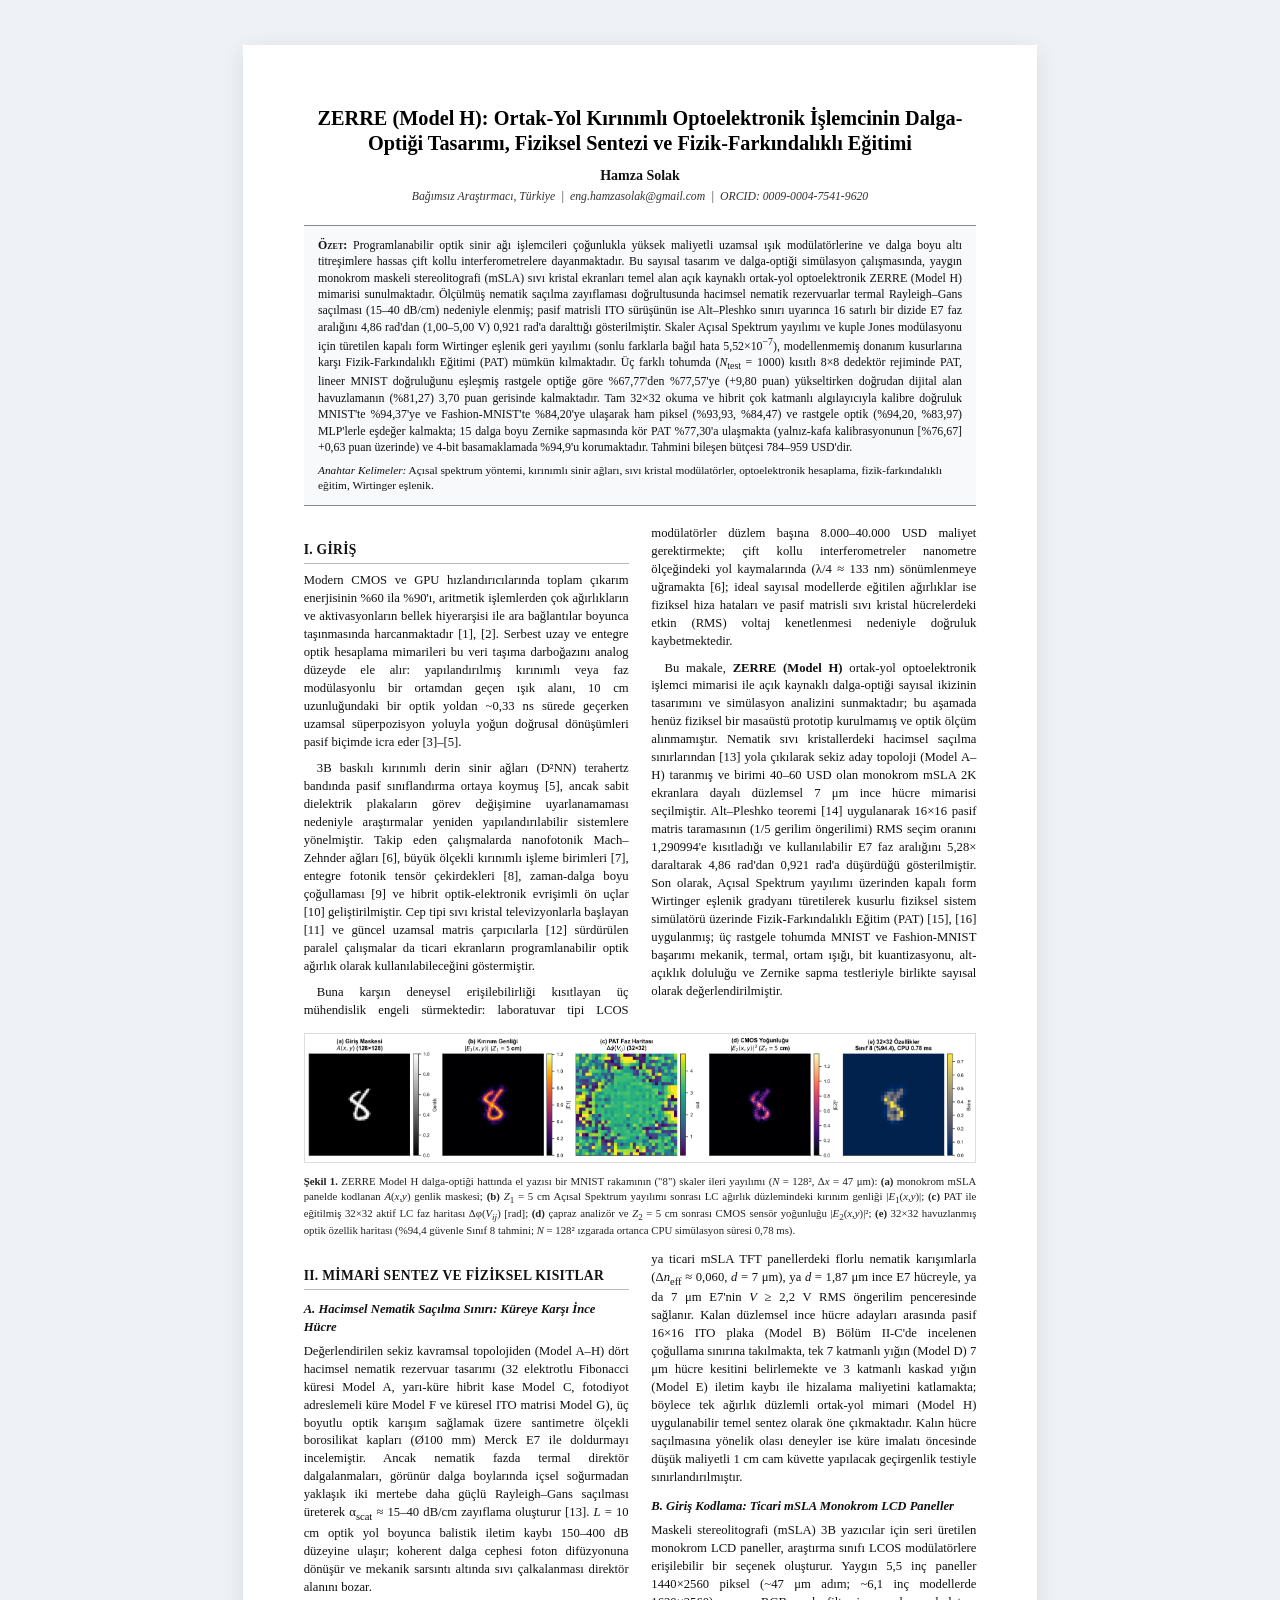
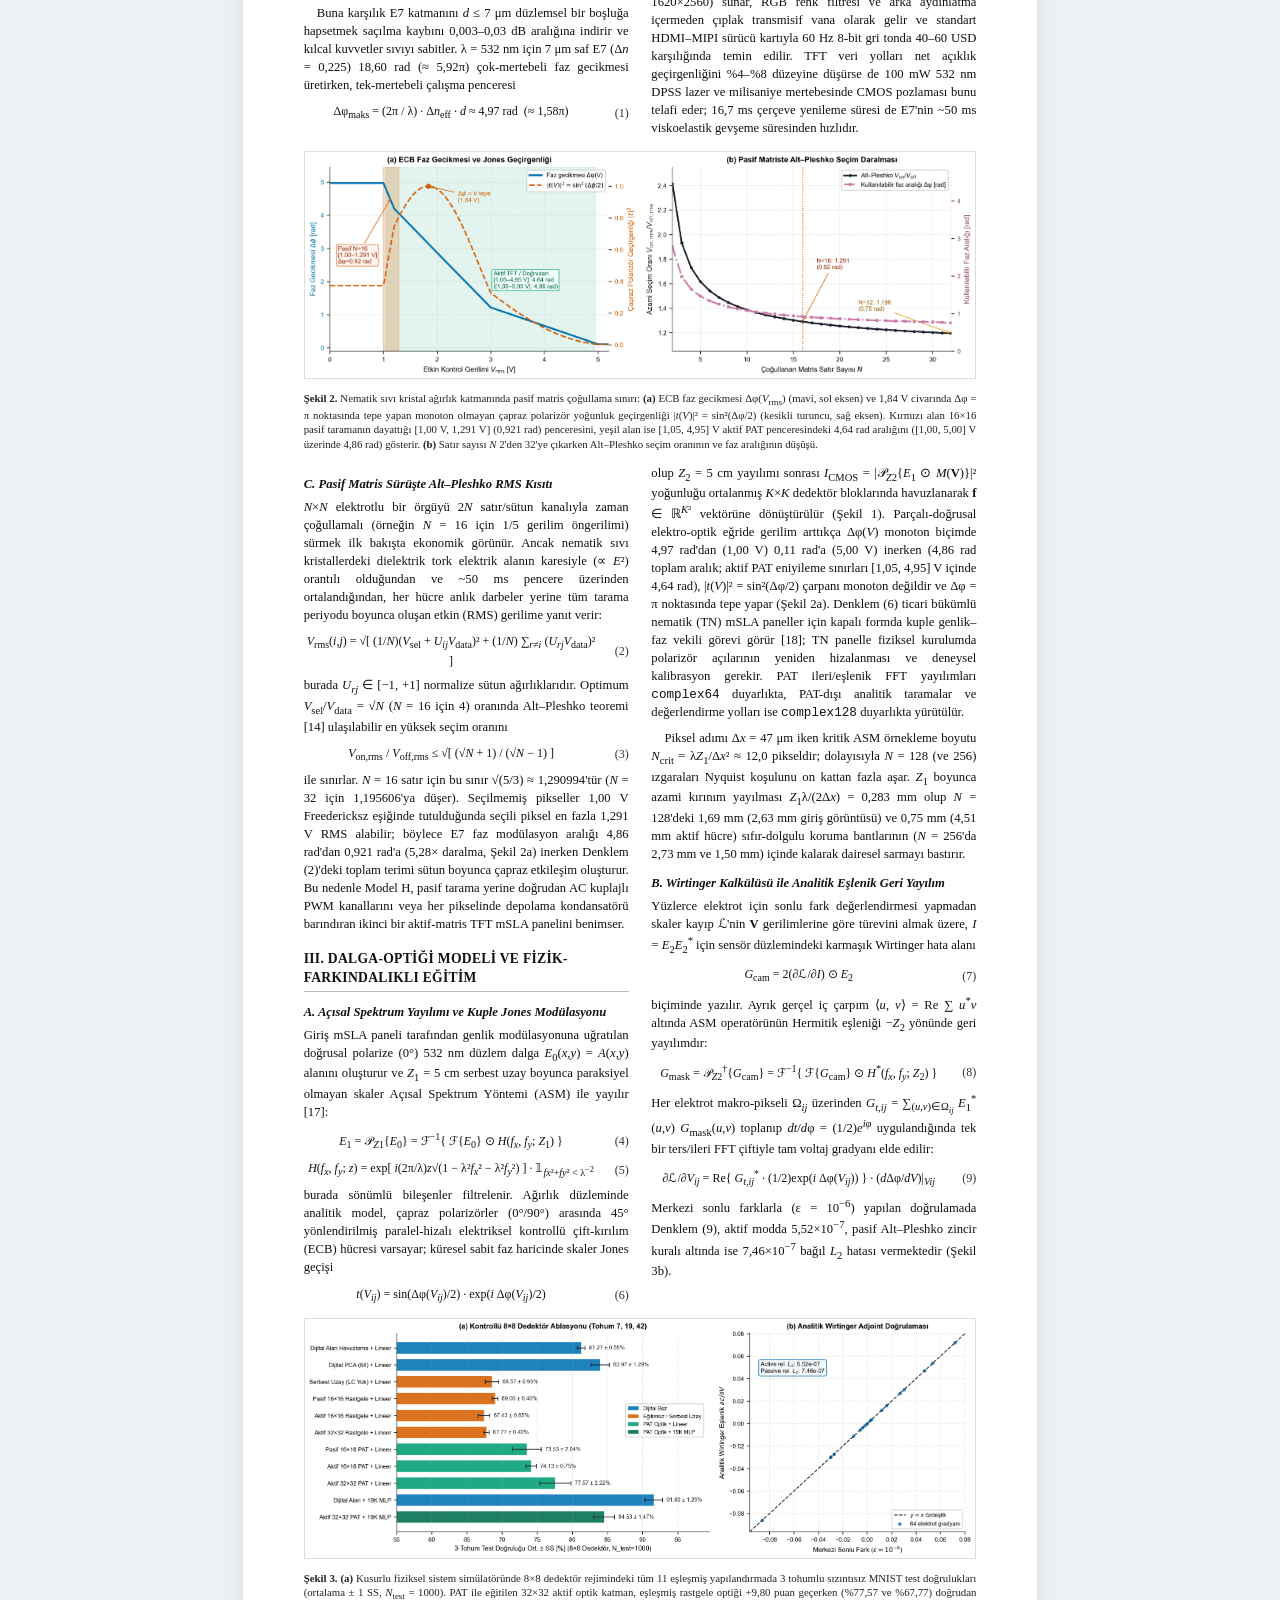
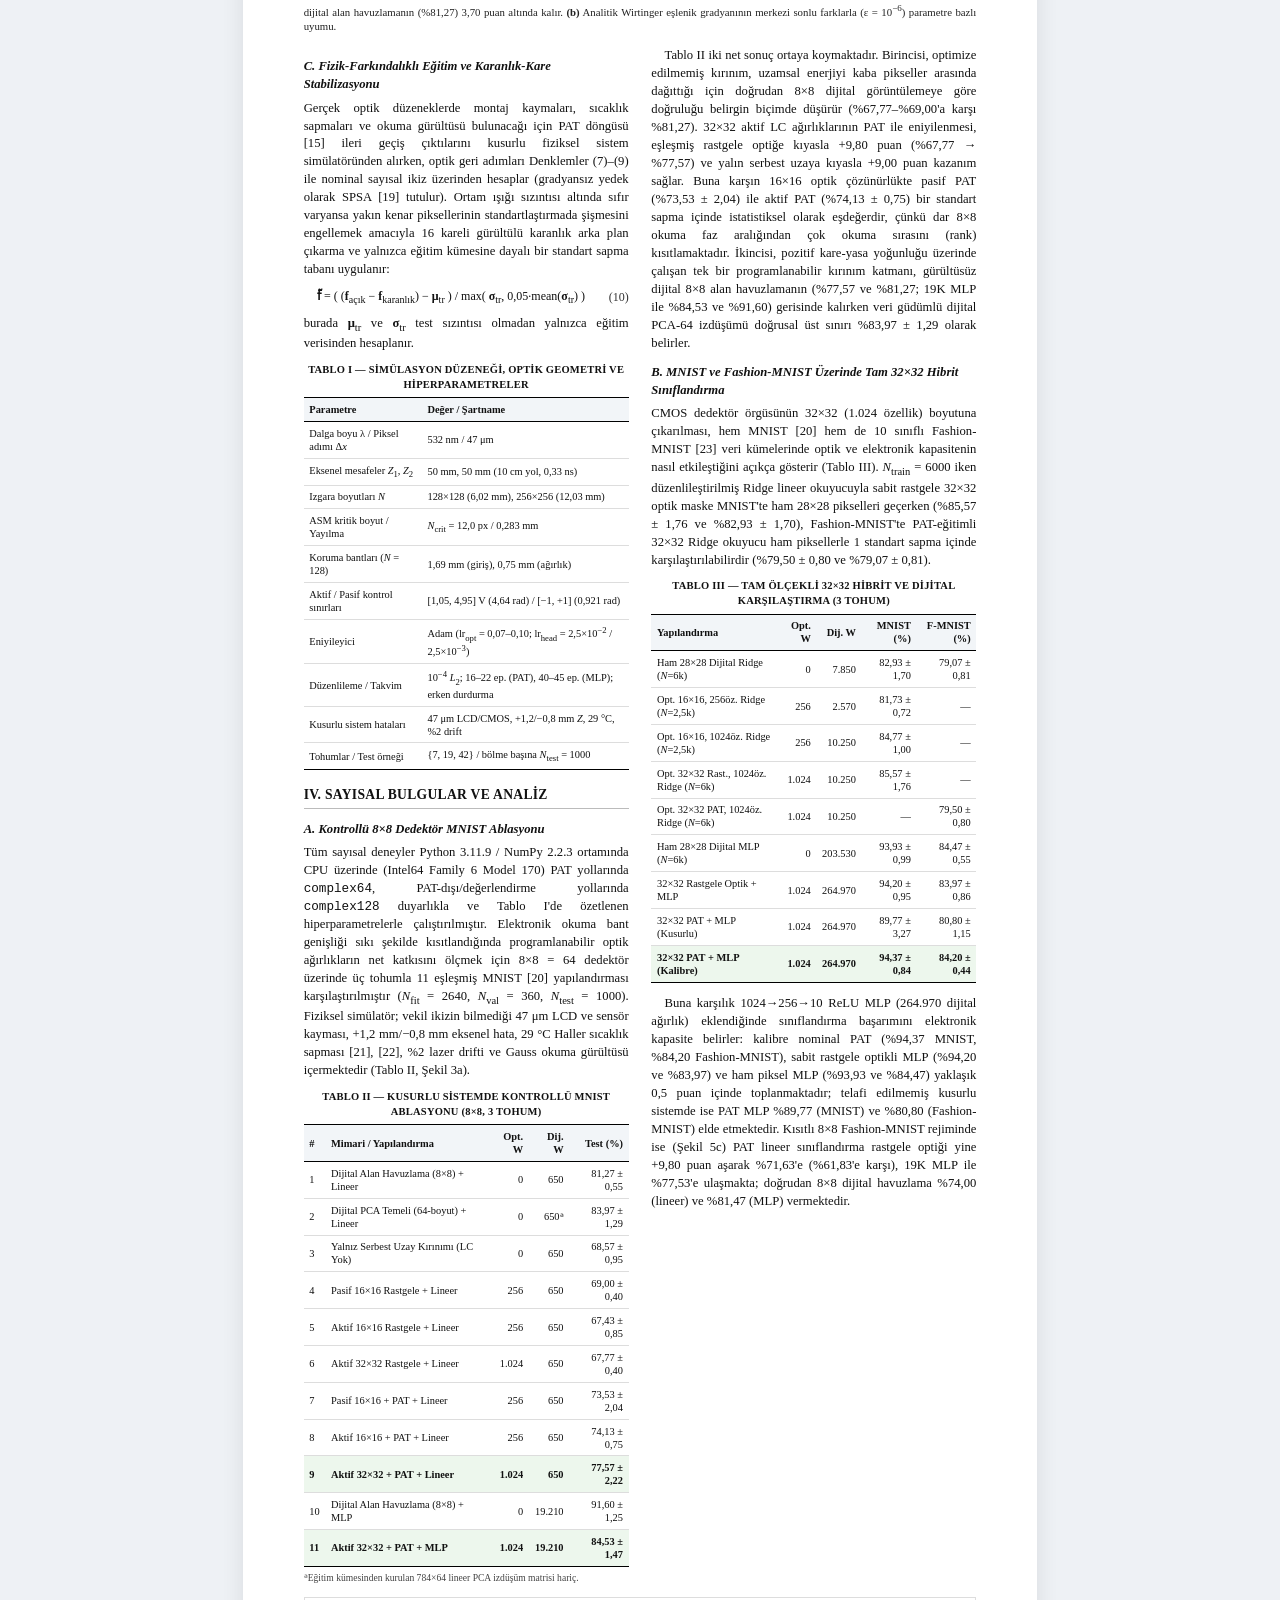
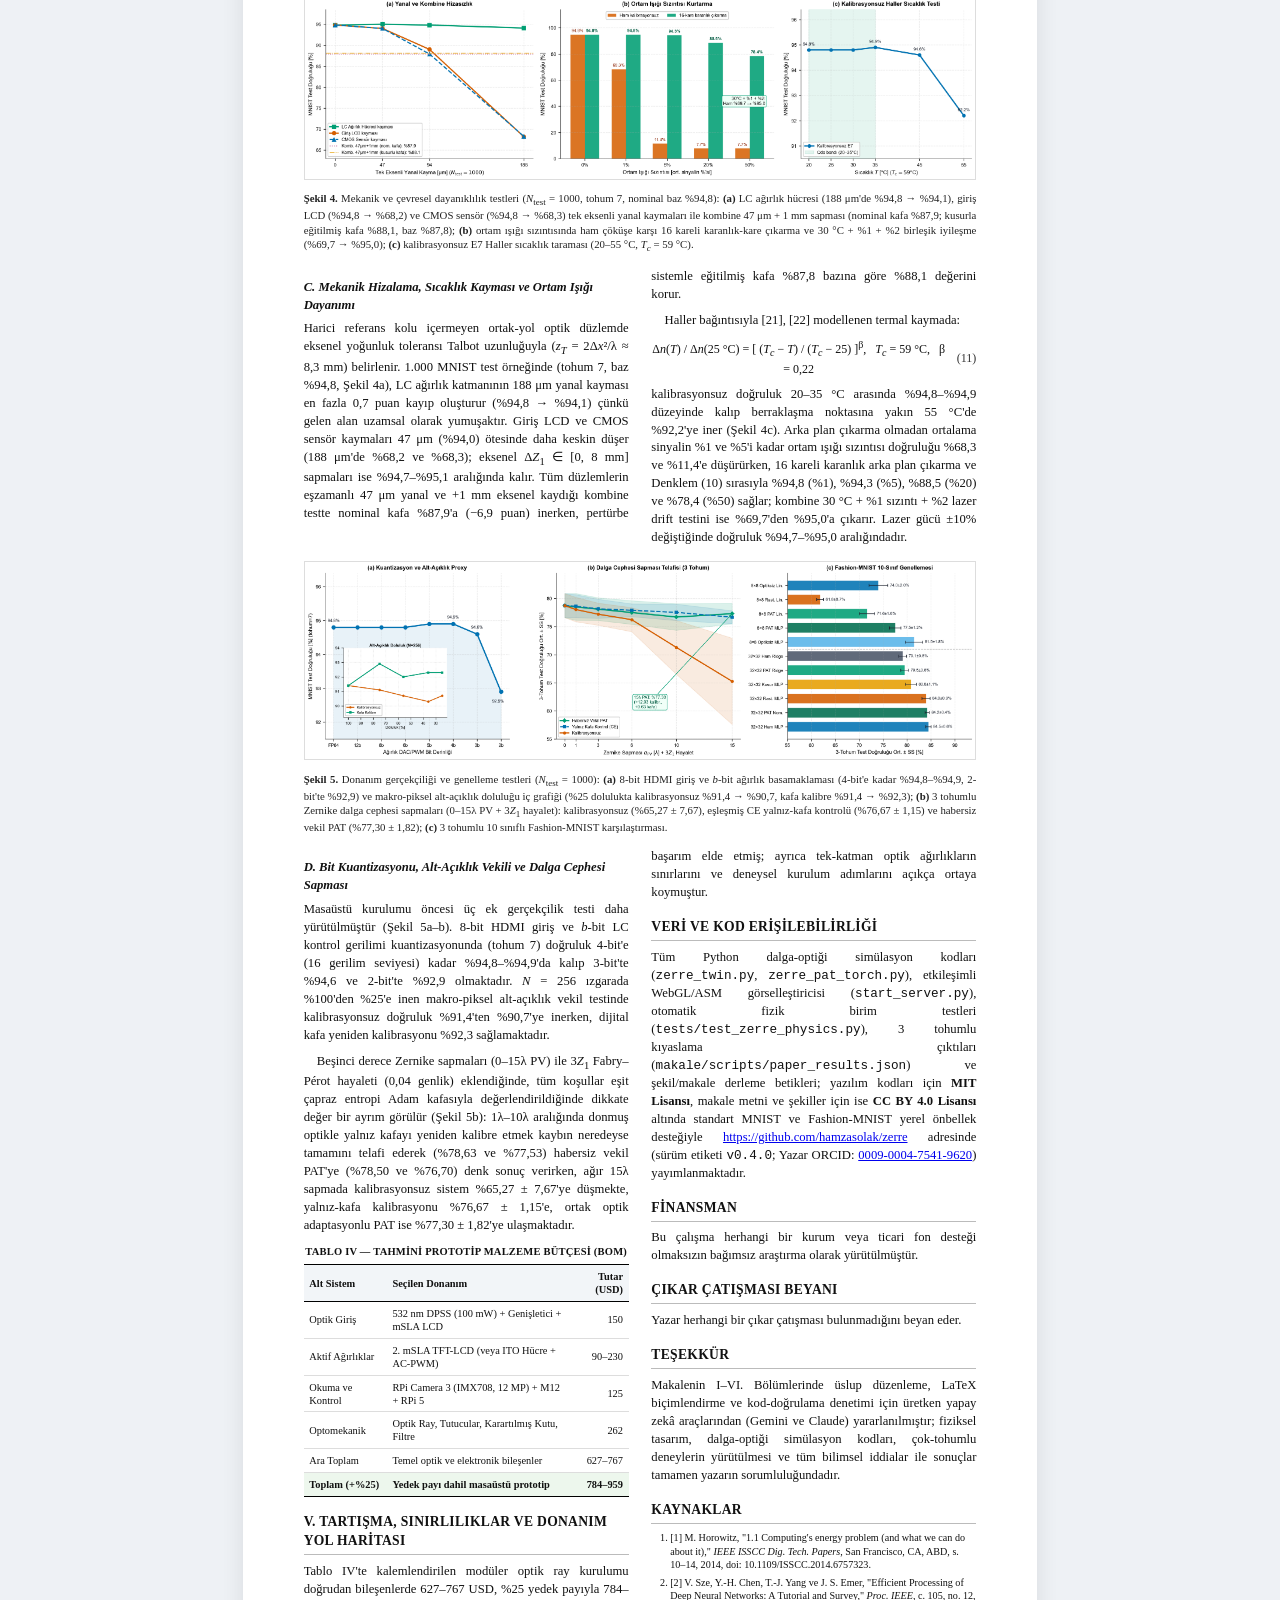
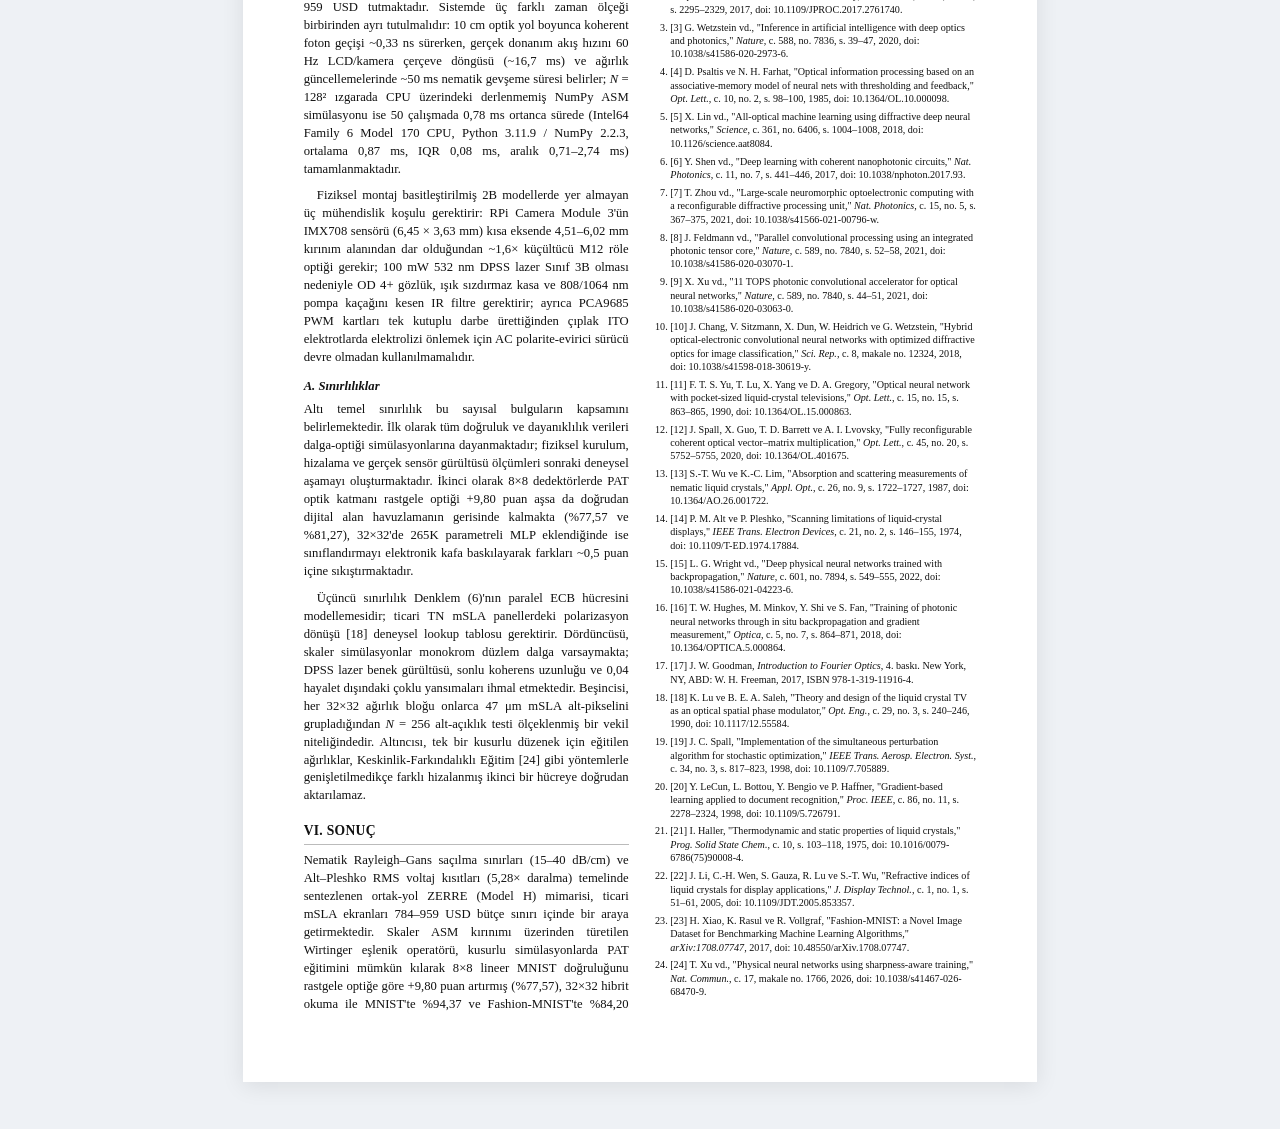
==== makale/1_html_pdf/makale_tr.html @ 38918d10 "Release v0.4.0: ZERRE (Model H) wave-optics digital twin, PAT engine, and bilingual preprint" ====
<!DOCTYPE html>
<html lang="tr">
<head>
<meta charset="UTF-8"/>
<meta name="viewport" content="width=device-width, initial-scale=1.0"/>
<title>ZERRE (Model H): Ortak-Yol Kırınımlı Optoelektronik İşlemcinin Dalga-Optiği Tasarımı, Fiziksel Sentezi ve Fizik-Farkındalıklı Eğitimi</title>
<style>
  @page { size: A4; margin: 16mm; }
  * { box-sizing: border-box; }
  body {
    margin: 0;
    background: #eef1f5;
    color: #111;
    font-family: "Times New Roman", Times, Georgia, serif;
    font-size: 9.5pt;
    line-height: 1.42;
  }
  .page-sheet {
    max-width: 210mm;
    margin: 12mm auto;
    background: #fff;
    padding: 16mm 16mm 18mm 16mm;
    box-shadow: 0 4px 22px rgba(0,0,0,0.09);
  }
  @media print {
    body { background: #fff; }
    .page-sheet { margin: 0; padding: 0; box-shadow: none; max-width: none; }
  }
  .header-block { text-align: center; margin-bottom: 5mm; }
  h1.paper-title { font-size: 15.2pt; line-height: 1.24; font-weight: 700; margin: 0 0 2.5mm 0; color: #000; }
  .authors { font-size: 10.5pt; font-weight: 600; margin-bottom: 1mm; }
  .affil { font-size: 8.8pt; font-style: italic; color: #333; margin-bottom: 2mm; }
  .abstract-box {
    background: #f7f9fa;
    border-top: 0.9px solid #888;
    border-bottom: 0.9px solid #888;
    padding: 3mm 3.8mm;
    margin-bottom: 5mm;
    text-align: justify;
    font-size: 8.9pt;
    line-height: 1.38;
  }
  .abstract-box .abs-lead { font-variant: small-caps; font-weight: 700; }
  .keywords { margin-top: 2mm; font-size: 8.5pt; text-align: left; }
  .two-col { column-count: 2; column-gap: 6mm; text-align: justify; }
  @media (max-width: 720px) { .two-col { column-count: 1; } .page-sheet { padding: 14px; } }
  h2 {
    font-size: 10.2pt;
    text-transform: uppercase;
    letter-spacing: 0.3px;
    border-bottom: 0.6px solid #bbb;
    padding-bottom: 1mm;
    margin: 4mm 0 2mm 0;
    column-span: none;
    text-align: left;
  }
  h3 { font-size: 9.5pt; font-style: italic; font-weight: 700; margin: 3mm 0 1.4mm 0; text-align: left; }
  p { margin: 0 0 2.2mm 0; text-indent: 3.5mm; }
  p.noindent { text-indent: 0; }
  .span-all { column-span: all; margin: 3.5mm 0; }
  figure { margin: 0; text-align: center; }
  figure img { max-width: 100%; height: auto; border: 0.5px solid #ddd; }
  figcaption { font-size: 8.1pt; line-height: 1.34; text-align: justify; margin-top: 1.5mm; color: #222; }
  .eq-row { display: flex; justify-content: space-between; align-items: center; margin: 2mm 0; font-size: 9pt; }
  .eq-math { flex: 1; text-align: center; font-family: "Cambria Math", "Times New Roman", serif; }
  .eq-num { width: 8mm; text-align: right; color: #333; }
  .table-wrap { break-inside: avoid; margin: 2.5mm 0 3.2mm 0; }
  .table-cap { font-size: 7.9pt; font-weight: 700; text-align: center; margin-bottom: 1.2mm; letter-spacing: 0.2px; }
  table.acad { width: 100%; border-collapse: collapse; font-size: 7.8pt; line-height: 1.25; }
  table.acad th, table.acad td { padding: 1.3mm 1.5mm; border-bottom: 0.4px solid #ddd; text-align: left; }
  table.acad thead th { border-top: 1px solid #000; border-bottom: 0.8px solid #000; background: #f2f5f8; font-weight: 700; }
  table.acad tbody tr:last-child td { border-bottom: 1px solid #000; }
  table.acad th.num, table.acad td.num { text-align: right; font-variant-numeric: tabular-nums; }
  table.acad tr.highlight td { background: #edf7ed; font-weight: 700; }
  .tab-note { font-size: 7.2pt; color: #444; margin-top: 1mm; text-align: left; }
  ol.refs { margin: 0; padding-left: 5mm; font-size: 7.6pt; line-height: 1.32; text-align: left; }
  ol.refs li { margin-bottom: 1.2mm; }
</style>
</head>
<body>
<div class="page-sheet">
  <div class="header-block">
    <h1 class="paper-title">ZERRE (Model H): Ortak-Yol Kırınımlı Optoelektronik İşlemcinin Dalga-Optiği Tasarımı, Fiziksel Sentezi ve Fizik-Farkındalıklı Eğitimi</h1>
    <div class="authors">Hamza Solak</div>
    <div class="affil">Bağımsız Araştırmacı, Türkiye &nbsp;|&nbsp; eng.hamzasolak@gmail.com &nbsp;|&nbsp; ORCID: 0009-0004-7541-9620</div>
  </div>

  <div class="abstract-box">
    <span class="abs-lead">Özet:</span> Programlanabilir optik sinir ağı işlemcileri çoğunlukla yüksek maliyetli uzamsal ışık modülatörlerine ve dalga boyu altı titreşimlere hassas çift kollu interferometrelere dayanmaktadır. Bu sayısal tasarım ve dalga-optiği simülasyon çalışmasında, yaygın monokrom maskeli stereolitografi (mSLA) sıvı kristal ekranları temel alan açık kaynaklı ortak-yol optoelektronik ZERRE (Model H) mimarisi sunulmaktadır. Ölçülmüş nematik saçılma zayıflaması doğrultusunda hacimsel nematik rezervuarlar termal Rayleigh–Gans saçılması (15–40 dB/cm) nedeniyle elenmiş; pasif matrisli ITO sürüşünün ise Alt–Pleshko sınırı uyarınca 16 satırlı bir dizide E7 faz aralığını 4,86 rad'dan (1,00–5,00 V) 0,921 rad'a daralttığı gösterilmiştir. Skaler Açısal Spektrum yayılımı ve kuple Jones modülasyonu için türetilen kapalı form Wirtinger eşlenik geri yayılımı (sonlu farklarla bağıl hata 5,52×10<sup>−7</sup>), modellenmemiş donanım kusurlarına karşı Fizik-Farkındalıklı Eğitimi (PAT) mümkün kılmaktadır. Üç farklı tohumda (<i>N</i><sub>test</sub> = 1000) kısıtlı 8×8 dedektör rejiminde PAT, lineer MNIST doğruluğunu eşleşmiş rastgele optiğe göre %67,77'den %77,57'ye (+9,80 puan) yükseltirken doğrudan dijital alan havuzlamanın (%81,27) 3,70 puan gerisinde kalmaktadır. Tam 32×32 okuma ve hibrit çok katmanlı algılayıcıyla kalibre doğruluk MNIST'te %94,37'ye ve Fashion-MNIST'te %84,20'ye ulaşarak ham piksel (%93,93, %84,47) ve rastgele optik (%94,20, %83,97) MLP'lerle eşdeğer kalmakta; 15 dalga boyu Zernike sapmasında kör PAT %77,30'a ulaşmakta (yalnız-kafa kalibrasyonunun [%76,67] +0,63 puan üzerinde) ve 4-bit basamaklamada %94,9'u korumaktadır. Tahmini bileşen bütçesi 784–959 USD'dir.
    <div class="keywords"><i>Anahtar Kelimeler:</i> Açısal spektrum yöntemi, kırınımlı sinir ağları, sıvı kristal modülatörler, optoelektronik hesaplama, fizik-farkındalıklı eğitim, Wirtinger eşlenik.</div>
  </div>

  <div class="two-col">
    <h2>I. Giriş</h2>
    <p class="noindent">
      Modern CMOS ve GPU hızlandırıcılarında toplam çıkarım enerjisinin %60 ila %90'ı, aritmetik işlemlerden çok ağırlıkların ve aktivasyonların bellek hiyerarşisi ile ara bağlantılar boyunca taşınmasında harcanmaktadır [1], [2]. Serbest uzay ve entegre optik hesaplama mimarileri bu veri taşıma darboğazını analog düzeyde ele alır: yapılandırılmış kırınımlı veya faz modülasyonlu bir ortamdan geçen ışık alanı, 10 cm uzunluğundaki bir optik yoldan ~0,33 ns sürede geçerken uzamsal süperpozisyon yoluyla yoğun doğrusal dönüşümleri pasif biçimde icra eder [3]–[5].
    </p>
    <p>
      3B baskılı kırınımlı derin sinir ağları (D²NN) terahertz bandında pasif sınıflandırma ortaya koymuş [5], ancak sabit dielektrik plakaların görev değişimine uyarlanamaması nedeniyle araştırmalar yeniden yapılandırılabilir sistemlere yönelmiştir. Takip eden çalışmalarda nanofotonik Mach–Zehnder ağları [6], büyük ölçekli kırınımlı işleme birimleri [7], entegre fotonik tensör çekirdekleri [8], zaman-dalga boyu çoğullaması [9] ve hibrit optik-elektronik evrişimli ön uçlar [10] geliştirilmiştir. Cep tipi sıvı kristal televizyonlarla başlayan [11] ve güncel uzamsal matris çarpıcılarla [12] sürdürülen paralel çalışmalar da ticari ekranların programlanabilir optik ağırlık olarak kullanılabileceğini göstermiştir.
    </p>
    <p>
      Buna karşın deneysel erişilebilirliği kısıtlayan üç mühendislik engeli sürmektedir: laboratuvar tipi LCOS modülatörler düzlem başına 8.000–40.000 USD maliyet gerektirmekte; çift kollu interferometreler nanometre ölçeğindeki yol kaymalarında (λ/4 ≈ 133 nm) sönümlenmeye uğramakta [6]; ideal sayısal modellerde eğitilen ağırlıklar ise fiziksel hiza hataları ve pasif matrisli sıvı kristal hücrelerdeki etkin (RMS) voltaj kenetlenmesi nedeniyle doğruluk kaybetmektedir.
    </p>
    <p>
      Bu makale, <b>ZERRE (Model H)</b> ortak-yol optoelektronik işlemci mimarisi ile açık kaynaklı dalga-optiği sayısal ikizinin tasarımını ve simülasyon analizini sunmaktadır; bu aşamada henüz fiziksel bir masaüstü prototip kurulmamış ve optik ölçüm alınmamıştır. Nematik sıvı kristallerdeki hacimsel saçılma sınırlarından [13] yola çıkılarak sekiz aday topoloji (Model A–H) taranmış ve birimi 40–60 USD olan monokrom mSLA 2K ekranlara dayalı düzlemsel 7 μm ince hücre mimarisi seçilmiştir. Alt–Pleshko teoremi [14] uygulanarak 16×16 pasif matris taramasının (1/5 gerilim öngerilimi) RMS seçim oranını 1,290994'e kısıtladığı ve kullanılabilir E7 faz aralığını 5,28× daraltarak 4,86 rad'dan 0,921 rad'a düşürdüğü gösterilmiştir. Son olarak, Açısal Spektrum yayılımı üzerinden kapalı form Wirtinger eşlenik gradyanı türetilerek kusurlu fiziksel sistem simülatörü üzerinde Fizik-Farkındalıklı Eğitim (PAT) [15], [16] uygulanmış; üç rastgele tohumda MNIST ve Fashion-MNIST başarımı mekanik, termal, ortam ışığı, bit kuantizasyonu, alt-açıklık doluluğu ve Zernike sapma testleriyle birlikte sayısal olarak değerlendirilmiştir.
    </p>

    <div class="span-all">
      <figure>
        <img src="../figures/makale_fig1_dalga_tr.png" alt="ZERRE Model H Dalga-Optiği İşlem Hattı"/>
        <figcaption>
          <b>Şekil 1.</b> ZERRE Model H dalga-optiği hattında el yazısı bir MNIST rakamının ("8") skaler ileri yayılımı (<i>N</i> = 128², Δ<i>x</i> = 47 μm): <b>(a)</b> monokrom mSLA panelde kodlanan <i>A</i>(<i>x</i>,<i>y</i>) genlik maskesi; <b>(b)</b> <i>Z</i><sub>1</sub> = 5 cm Açısal Spektrum yayılımı sonrası LC ağırlık düzlemindeki kırınım genliği |<i>E</i><sub>1</sub>(<i>x</i>,<i>y</i>)|; <b>(c)</b> PAT ile eğitilmiş 32×32 aktif LC faz haritası Δφ(<i>V<sub>ij</sub></i>) [rad]; <b>(d)</b> çapraz analizör ve <i>Z</i><sub>2</sub> = 5 cm sonrası CMOS sensör yoğunluğu |<i>E</i><sub>2</sub>(<i>x</i>,<i>y</i>)|²; <b>(e)</b> 32×32 havuzlanmış optik özellik haritası (%94,4 güvenle Sınıf 8 tahmini; <i>N</i> = 128² ızgarada ortanca CPU simülasyon süresi 0,78 ms).
        </figcaption>
      </figure>
    </div>

    <h2>II. Mimari Sentez ve Fiziksel Kısıtlar</h2>
    <h3>A. Hacimsel Nematik Saçılma Sınırı: Küreye Karşı İnce Hücre</h3>
    <p class="noindent">
      Değerlendirilen sekiz kavramsal topolojiden (Model A–H) dört hacimsel nematik rezervuar tasarımı (32 elektrotlu Fibonacci küresi Model A, yarı-küre hibrit kase Model C, fotodiyot adreslemeli küre Model F ve küresel ITO matrisi Model G), üç boyutlu optik karışım sağlamak üzere santimetre ölçekli borosilikat kapları (Ø100 mm) Merck E7 ile doldurmayı incelemiştir. Ancak nematik fazda termal direktör dalgalanmaları, görünür dalga boylarında içsel soğurmadan yaklaşık iki mertebe daha güçlü Rayleigh–Gans saçılması üreterek α<sub>scat</sub> ≈ 15–40 dB/cm zayıflama oluşturur [13]. <i>L</i> = 10 cm optik yol boyunca balistik iletim kaybı 150–400 dB düzeyine ulaşır; koherent dalga cephesi foton difüzyonuna dönüşür ve mekanik sarsıntı altında sıvı çalkalanması direktör alanını bozar.
    </p>
    <p>
      Buna karşılık E7 katmanını <i>d</i> ≤ 7 μm düzlemsel bir boşluğa hapsetmek saçılma kaybını 0,003–0,03 dB aralığına indirir ve kılcal kuvvetler sıvıyı sabitler. λ = 532 nm için 7 μm saf E7 (Δ<i>n</i> = 0,225) 18,60 rad (≈ 5,92π) çok-mertebeli faz gecikmesi üretirken, tek-mertebeli çalışma penceresi
    </p>
    <div class="eq-row">
      <div class="eq-math">Δφ<sub>maks</sub> = (2π / λ) · Δ<i>n</i><sub>eff</sub> · <i>d</i> ≈ 4,97 rad &nbsp;(≈ 1,58π)</div>
      <div class="eq-num">(1)</div>
    </div>
    <p class="noindent">
      ya ticari mSLA TFT panellerdeki florlu nematik karışımlarla (Δ<i>n</i><sub>eff</sub> ≈ 0,060, <i>d</i> = 7 μm), ya <i>d</i> = 1,87 μm ince E7 hücreyle, ya da 7 μm E7'nin <i>V</i> ≥ 2,2 V RMS öngerilim penceresinde sağlanır. Kalan düzlemsel ince hücre adayları arasında pasif 16×16 ITO plaka (Model B) Bölüm II-C'de incelenen çoğullama sınırına takılmakta, tek 7 katmanlı yığın (Model D) 7 μm hücre kesitini belirlemekte ve 3 katmanlı kaskad yığın (Model E) iletim kaybı ile hizalama maliyetini katlamakta; böylece tek ağırlık düzlemli ortak-yol mimari (Model H) uygulanabilir temel sentez olarak öne çıkmaktadır. Kalın hücre saçılmasına yönelik olası deneyler ise küre imalatı öncesinde düşük maliyetli 1 cm cam küvette yapılacak geçirgenlik testiyle sınırlandırılmıştır.
    </p>

    <h3>B. Giriş Kodlama: Ticari mSLA Monokrom LCD Paneller</h3>
    <p class="noindent">
      Maskeli stereolitografi (mSLA) 3B yazıcılar için seri üretilen monokrom LCD paneller, araştırma sınıfı LCOS modülatörlere erişilebilir bir seçenek oluşturur. Yaygın 5,5 inç paneller 1440×2560 piksel (~47 μm adım; ~6,1 inç modellerde 1620×2560) sunar, RGB renk filtresi ve arka aydınlatma içermeden çıplak transmisif vana olarak gelir ve standart HDMI–MIPI sürücü kartıyla 60 Hz 8-bit gri tonda 40–60 USD karşılığında temin edilir. TFT veri yolları net açıklık geçirgenliğini %4–%8 düzeyine düşürse de 100 mW 532 nm DPSS lazer ve milisaniye mertebesinde CMOS pozlaması bunu telafi eder; 16,7 ms çerçeve yenileme süresi de E7'nin ~50 ms viskoelastik gevşeme süresinden hızlıdır.
    </p>

    <div class="span-all">
      <figure>
        <img src="../figures/makale_fig2_alt_pleshko_tr.png" alt="Alt-Pleshko Pasif Matris RMS Kısıtı"/>
        <figcaption>
          <b>Şekil 2.</b> Nematik sıvı kristal ağırlık katmanında pasif matris çoğullama sınırı: <b>(a)</b> ECB faz gecikmesi Δφ(<i>V</i><sub>rms</sub>) (mavi, sol eksen) ve 1,84 V civarında Δφ = π noktasında tepe yapan monoton olmayan çapraz polarizör yoğunluk geçirgenliği |<i>t</i>(<i>V</i>)|² = sin²(Δφ/2) (kesikli turuncu, sağ eksen). Kırmızı alan 16×16 pasif taramanın dayattığı [1,00 V, 1,291 V] (0,921 rad) penceresini, yeşil alan ise [1,05, 4,95] V aktif PAT penceresindeki 4,64 rad aralığını ([1,00, 5,00] V üzerinde 4,86 rad) gösterir. <b>(b)</b> Satır sayısı <i>N</i> 2'den 32'ye çıkarken Alt–Pleshko seçim oranının ve faz aralığının düşüşü.
        </figcaption>
      </figure>
    </div>

    <h3>C. Pasif Matris Sürüşte Alt–Pleshko RMS Kısıtı</h3>
    <p class="noindent">
      <i>N</i>×<i>N</i> elektrotlu bir örgüyü 2<i>N</i> satır/sütun kanalıyla zaman çoğullamalı (örneğin <i>N</i> = 16 için 1/5 gerilim öngerilimi) sürmek ilk bakışta ekonomik görünür. Ancak nematik sıvı kristallerdeki dielektrik tork elektrik alanın karesiyle (∝ <i>E</i>²) orantılı olduğundan ve ~50 ms pencere üzerinden ortalandığından, her hücre anlık darbeler yerine tüm tarama periyodu boyunca oluşan etkin (RMS) gerilime yanıt verir:
    </p>
    <div class="eq-row">
      <div class="eq-math"><i>V</i><sub>rms</sub>(<i>i</i>,<i>j</i>) = √[ (1/<i>N</i>)(<i>V</i><sub>sel</sub> + <i>U<sub>ij</sub>V</i><sub>data</sub>)² + (1/<i>N</i>) ∑<sub><i>r</i>≠<i>i</i></sub> (<i>U<sub>rj</sub>V</i><sub>data</sub>)² ]</div>
      <div class="eq-num">(2)</div>
    </div>
    <p class="noindent">
      burada <i>U<sub>rj</sub></i> ∈ [−1, +1] normalize sütun ağırlıklarıdır. Optimum <i>V</i><sub>sel</sub>/<i>V</i><sub>data</sub> = √<i>N</i> (<i>N</i> = 16 için 4) oranında Alt–Pleshko teoremi [14] ulaşılabilir en yüksek seçim oranını
    </p>
    <div class="eq-row">
      <div class="eq-math"><i>V</i><sub>on,rms</sub> / <i>V</i><sub>off,rms</sub> ≤ √[ (√<i>N</i> + 1) / (√<i>N</i> − 1) ]</div>
      <div class="eq-num">(3)</div>
    </div>
    <p class="noindent">
      ile sınırlar. <i>N</i> = 16 satır için bu sınır √(5/3) ≈ 1,290994'tür (<i>N</i> = 32 için 1,195606'ya düşer). Seçilmemiş pikseller 1,00 V Freedericksz eşiğinde tutulduğunda seçili piksel en fazla 1,291 V RMS alabilir; böylece E7 faz modülasyon aralığı 4,86 rad'dan 0,921 rad'a (5,28× daralma, Şekil 2a) inerken Denklem (2)'deki toplam terimi sütun boyunca çapraz etkileşim oluşturur. Bu nedenle Model H, pasif tarama yerine doğrudan AC kuplajlı PWM kanallarını veya her pikselinde depolama kondansatörü barındıran ikinci bir aktif-matris TFT mSLA panelini benimser.
    </p>

    <h2>III. Dalga-Optiği Modeli ve Fizik-Farkındalıklı Eğitim</h2>
    <h3>A. Açısal Spektrum Yayılımı ve Kuple Jones Modülasyonu</h3>
    <p class="noindent">
      Giriş mSLA paneli tarafından genlik modülasyonuna uğratılan doğrusal polarize (0°) 532 nm düzlem dalga <i>E</i><sub>0</sub>(<i>x</i>,<i>y</i>) = <i>A</i>(<i>x</i>,<i>y</i>) alanını oluşturur ve <i>Z</i><sub>1</sub> = 5 cm serbest uzay boyunca paraksiyel olmayan skaler Açısal Spektrum Yöntemi (ASM) ile yayılır [17]:
    </p>
    <div class="eq-row">
      <div class="eq-math"><i>E</i><sub>1</sub> = 𝒫<sub><i>Z</i>1</sub>{<i>E</i><sub>0</sub>} = ℱ<sup>−1</sup>{ ℱ{<i>E</i><sub>0</sub>} ⊙ <i>H</i>(<i>f<sub>x</sub></i>, <i>f<sub>y</sub></i>; <i>Z</i><sub>1</sub>) }</div>
      <div class="eq-num">(4)</div>
    </div>
    <div class="eq-row">
      <div class="eq-math"><i>H</i>(<i>f<sub>x</sub></i>, <i>f<sub>y</sub></i>; <i>z</i>) = exp[ <i>i</i>(2π/λ)<i>z</i>√(1 − λ²<i>f<sub>x</sub></i>² − λ²<i>f<sub>y</sub></i>²) ] · 𝟙<sub><i>fx</i>²+<i>fy</i>² &lt; λ<sup>−2</sup></sub></div>
      <div class="eq-num">(5)</div>
    </div>
    <p class="noindent">
      burada sönümlü bileşenler filtrelenir. Ağırlık düzleminde analitik model, çapraz polarizörler (0°/90°) arasında 45° yönlendirilmiş paralel-hizalı elektriksel kontrollü çift-kırılım (ECB) hücresi varsayar; küresel sabit faz haricinde skaler Jones geçişi
    </p>
    <div class="eq-row">
      <div class="eq-math"><i>t</i>(<i>V<sub>ij</sub></i>) = sin(Δφ(<i>V<sub>ij</sub></i>)/2) · exp(<i>i</i> Δφ(<i>V<sub>ij</sub></i>)/2)</div>
      <div class="eq-num">(6)</div>
    </div>
    <p class="noindent">
      olup <i>Z</i><sub>2</sub> = 5 cm yayılımı sonrası <i>I</i><sub>CMOS</sub> = |𝒫<sub><i>Z</i>2</sub>{<i>E</i><sub>1</sub> ⊙ <i>M</i>(<b>V</b>)}|² yoğunluğu ortalanmış <i>K</i>×<i>K</i> dedektör bloklarında havuzlanarak <b>f</b> ∈ ℝ<sup><i>K</i>²</sup> vektörüne dönüştürülür (Şekil 1). Parçalı-doğrusal elektro-optik eğride gerilim arttıkça Δφ(<i>V</i>) monoton biçimde 4,97 rad'dan (1,00 V) 0,11 rad'a (5,00 V) inerken (4,86 rad toplam aralık; aktif PAT eniyileme sınırları [1,05, 4,95] V içinde 4,64 rad), |<i>t</i>(<i>V</i>)|² = sin²(Δφ/2) çarpanı monoton değildir ve Δφ = π noktasında tepe yapar (Şekil 2a). Denklem (6) ticari bükümlü nematik (TN) mSLA paneller için kapalı formda kuple genlik–faz vekili görevi görür [18]; TN panelle fiziksel kurulumda polarizör açılarının yeniden hizalanması ve deneysel kalibrasyon gerekir. PAT ileri/eşlenik FFT yayılımları <code>complex64</code> duyarlıkta, PAT-dışı analitik taramalar ve değerlendirme yolları ise <code>complex128</code> duyarlıkta yürütülür.
    </p>
    <p>
      Piksel adımı Δ<i>x</i> = 47 μm iken kritik ASM örnekleme boyutu <i>N</i><sub>crit</sub> = λ<i>Z</i><sub>1</sub>/Δ<i>x</i>² ≈ 12,0 pikseldir; dolayısıyla <i>N</i> = 128 (ve 256) ızgaraları Nyquist koşulunu on kattan fazla aşar. <i>Z</i><sub>1</sub> boyunca azami kırınım yayılması <i>Z</i><sub>1</sub>λ/(2Δ<i>x</i>) = 0,283 mm olup <i>N</i> = 128'deki 1,69 mm (2,63 mm giriş görüntüsü) ve 0,75 mm (4,51 mm aktif hücre) sıfır-dolgulu koruma bantlarının (<i>N</i> = 256'da 2,73 mm ve 1,50 mm) içinde kalarak dairesel sarmayı bastırır.
    </p>

    <h3>B. Wirtinger Kalkülüsü ile Analitik Eşlenik Geri Yayılım</h3>
    <p class="noindent">
      Yüzlerce elektrot için sonlu fark değerlendirmesi yapmadan skaler kayıp ℒ'nin <b>V</b> gerilimlerine göre türevini almak üzere, <i>I</i> = <i>E</i><sub>2</sub><i>E</i><sub>2</sub><sup>*</sup> için sensör düzlemindeki karmaşık Wirtinger hata alanı
    </p>
    <div class="eq-row">
      <div class="eq-math"><i>G</i><sub>cam</sub> = 2(∂ℒ/∂<i>I</i>) ⊙ <i>E</i><sub>2</sub></div>
      <div class="eq-num">(7)</div>
    </div>
    <p class="noindent">
      biçiminde yazılır. Ayrık gerçel iç çarpım ⟨<i>u</i>, <i>v</i>⟩ = Re ∑ <i>u</i><sup>*</sup><i>v</i> altında ASM operatörünün Hermitik eşleniği −<i>Z</i><sub>2</sub> yönünde geri yayılımdır:
    </p>
    <div class="eq-row">
      <div class="eq-math"><i>G</i><sub>mask</sub> = 𝒫<sub><i>Z</i>2</sub><sup>†</sup>{<i>G</i><sub>cam</sub>} = ℱ<sup>−1</sup>{ ℱ{<i>G</i><sub>cam</sub>} ⊙ <i>H</i><sup>*</sup>(<i>f<sub>x</sub></i>, <i>f<sub>y</sub></i>; <i>Z</i><sub>2</sub>) }</div>
      <div class="eq-num">(8)</div>
    </div>
    <p class="noindent">
      Her elektrot makro-pikseli Ω<sub><i>ij</i></sub> üzerinden <i>G<sub>t,ij</sub></i> = ∑<sub>(<i>u</i>,<i>v</i>)∈Ω<sub><i>ij</i></sub></sub> <i>E</i><sub>1</sub><sup>*</sup>(<i>u</i>,<i>v</i>) <i>G</i><sub>mask</sub>(<i>u</i>,<i>v</i>) toplanıp <i>dt</i>/<i>d</i>φ = (1/2)<i>e<sup>iφ</sup></i> uygulandığında tek bir ters/ileri FFT çiftiyle tam voltaj gradyanı elde edilir:
    </p>
    <div class="eq-row">
      <div class="eq-math">∂ℒ/∂<i>V<sub>ij</sub></i> = Re{ <i>G<sub>t,ij</sub></i><sup>*</sup> · (1/2)exp(<i>i</i> Δφ(<i>V<sub>ij</sub></i>)) } · (<i>d</i>Δφ/<i>dV</i>)|<sub><i>Vij</i></sub></div>
      <div class="eq-num">(9)</div>
    </div>
    <p class="noindent">
      Merkezi sonlu farklarla (ε = 10<sup>−6</sup>) yapılan doğrulamada Denklem (9), aktif modda 5,52×10<sup>−7</sup>, pasif Alt–Pleshko zincir kuralı altında ise 7,46×10<sup>−7</sup> bağıl <i>L</i><sub>2</sub> hatası vermektedir (Şekil 3b).
    </p>

    <div class="span-all">
      <figure>
        <img src="../figures/makale_fig3_ablasyon_pat_tr.png" alt="Kontrollü MNIST Ablasyonu ve Adjoint Doğrulama"/>
        <figcaption>
          <b>Şekil 3.</b> <b>(a)</b> Kusurlu fiziksel sistem simülatöründe 8×8 dedektör rejimindeki tüm 11 eşleşmiş yapılandırmada 3 tohumlu sızıntısız MNIST test doğrulukları (ortalama ± 1 SS, <i>N</i><sub>test</sub> = 1000). PAT ile eğitilen 32×32 aktif optik katman, eşleşmiş rastgele optiği +9,80 puan geçerken (%77,57 ve %67,77) doğrudan dijital alan havuzlamanın (%81,27) 3,70 puan altında kalır. <b>(b)</b> Analitik Wirtinger eşlenik gradyanının merkezi sonlu farklarla (ε = 10<sup>−6</sup>) parametre bazlı uyumu.
        </figcaption>
      </figure>
    </div>

    <h3>C. Fizik-Farkındalıklı Eğitim ve Karanlık-Kare Stabilizasyonu</h3>
    <p class="noindent">
      Gerçek optik düzeneklerde montaj kaymaları, sıcaklık sapmaları ve okuma gürültüsü bulunacağı için PAT döngüsü [15] ileri geçiş çıktılarını kusurlu fiziksel sistem simülatöründen alırken, optik geri adımları Denklemler (7)–(9) ile nominal sayısal ikiz üzerinden hesaplar (gradyansız yedek olarak SPSA [19] tutulur). Ortam ışığı sızıntısı altında sıfır varyansa yakın kenar piksellerinin standartlaştırmada şişmesini engellemek amacıyla 16 kareli gürültülü karanlık arka plan çıkarma ve yalnızca eğitim kümesine dayalı bir standart sapma tabanı uygulanır:
    </p>
    <div class="eq-row">
      <div class="eq-math"><b>f̃</b> = ( (<b>f</b><sub>açık</sub> − <b>f</b><sub>karanlık</sub>) − <b>μ</b><sub>tr</sub> ) / max( <b>σ</b><sub>tr</sub>, 0,05·mean(<b>σ</b><sub>tr</sub>) )</div>
      <div class="eq-num">(10)</div>
    </div>
    <p class="noindent">burada <b>μ</b><sub>tr</sub> ve <b>σ</b><sub>tr</sub> test sızıntısı olmadan yalnızca eğitim verisinden hesaplanır.</p>

    <div class="table-wrap">
      <div class="table-cap">TABLO I — SİMÜLASYON DÜZENEĞİ, OPTİK GEOMETRİ VE HİPERPARAMETRELER</div>
      <table class="acad">
        <thead>
          <tr><th>Parametre</th><th>Değer / Şartname</th></tr>
        </thead>
        <tbody>
          <tr><td>Dalga boyu λ / Piksel adımı Δ<i>x</i></td><td>532 nm / 47 μm</td></tr>
          <tr><td>Eksenel mesafeler <i>Z</i><sub>1</sub>, <i>Z</i><sub>2</sub></td><td>50 mm, 50 mm (10 cm yol, 0,33 ns)</td></tr>
          <tr><td>Izgara boyutları <i>N</i></td><td>128×128 (6,02 mm), 256×256 (12,03 mm)</td></tr>
          <tr><td>ASM kritik boyut / Yayılma</td><td><i>N</i><sub>crit</sub> = 12,0 px / 0,283 mm</td></tr>
          <tr><td>Koruma bantları (<i>N</i> = 128)</td><td>1,69 mm (giriş), 0,75 mm (ağırlık)</td></tr>
          <tr><td>Aktif / Pasif kontrol sınırları</td><td>[1,05, 4,95] V (4,64 rad) / [−1, +1] (0,921 rad)</td></tr>
          <tr><td>Eniyileyici</td><td>Adam (lr<sub>opt</sub> = 0,07–0,10; lr<sub>head</sub> = 2,5×10<sup>−2</sup> / 2,5×10<sup>−3</sup>)</td></tr>
          <tr><td>Düzenlileme / Takvim</td><td>10<sup>−4</sup> <i>L</i><sub>2</sub>; 16–22 ep. (PAT), 40–45 ep. (MLP); erken durdurma</td></tr>
          <tr><td>Kusurlu sistem hataları</td><td>47 μm LCD/CMOS, +1,2/−0,8 mm <i>Z</i>, 29 °C, %2 drift</td></tr>
          <tr><td>Tohumlar / Test örneği</td><td>{7, 19, 42} / bölme başına <i>N</i><sub>test</sub> = 1000</td></tr>
        </tbody>
      </table>
    </div>

    <h2>IV. Sayısal Bulgular ve Analiz</h2>
    <h3>A. Kontrollü 8×8 Dedektör MNIST Ablasyonu</h3>
    <p class="noindent">
      Tüm sayısal deneyler Python 3.11.9 / NumPy 2.2.3 ortamında CPU üzerinde (Intel64 Family 6 Model 170) PAT yollarında <code>complex64</code>, PAT-dışı/değerlendirme yollarında <code>complex128</code> duyarlıkla ve Tablo I'de özetlenen hiperparametrelerle çalıştırılmıştır. Elektronik okuma bant genişliği sıkı şekilde kısıtlandığında programlanabilir optik ağırlıkların net katkısını ölçmek için 8×8 = 64 dedektör üzerinde üç tohumla 11 eşleşmiş MNIST [20] yapılandırması karşılaştırılmıştır (<i>N</i><sub>fit</sub> = 2640, <i>N</i><sub>val</sub> = 360, <i>N</i><sub>test</sub> = 1000). Fiziksel simülatör; vekil ikizin bilmediği 47 μm LCD ve sensör kayması, +1,2 mm/−0,8 mm eksenel hata, 29 °C Haller sıcaklık sapması [21], [22], %2 lazer drifti ve Gauss okuma gürültüsü içermektedir (Tablo II, Şekil 3a).
    </p>

    <div class="table-wrap">
      <div class="table-cap">TABLO II — KUSURLU SİSTEMDE KONTROLLÜ MNIST ABLASYONU (8×8, 3 TOHUM)</div>
      <table class="acad">
        <thead>
          <tr><th>#</th><th>Mimari / Yapılandırma</th><th class="num">Opt. W</th><th class="num">Dij. W</th><th class="num">Test (%)</th></tr>
        </thead>
        <tbody>
          <tr><td>1</td><td>Dijital Alan Havuzlama (8×8) + Lineer</td><td class="num">0</td><td class="num">650</td><td class="num">81,27 ± 0,55</td></tr>
          <tr><td>2</td><td>Dijital PCA Temeli (64-boyut) + Lineer</td><td class="num">0</td><td class="num">650ᵃ</td><td class="num">83,97 ± 1,29</td></tr>
          <tr><td>3</td><td>Yalnız Serbest Uzay Kırınımı (LC Yok)</td><td class="num">0</td><td class="num">650</td><td class="num">68,57 ± 0,95</td></tr>
          <tr><td>4</td><td>Pasif 16×16 Rastgele + Lineer</td><td class="num">256</td><td class="num">650</td><td class="num">69,00 ± 0,40</td></tr>
          <tr><td>5</td><td>Aktif 16×16 Rastgele + Lineer</td><td class="num">256</td><td class="num">650</td><td class="num">67,43 ± 0,85</td></tr>
          <tr><td>6</td><td>Aktif 32×32 Rastgele + Lineer</td><td class="num">1.024</td><td class="num">650</td><td class="num">67,77 ± 0,40</td></tr>
          <tr><td>7</td><td>Pasif 16×16 + PAT + Lineer</td><td class="num">256</td><td class="num">650</td><td class="num">73,53 ± 2,04</td></tr>
          <tr><td>8</td><td>Aktif 16×16 + PAT + Lineer</td><td class="num">256</td><td class="num">650</td><td class="num">74,13 ± 0,75</td></tr>
          <tr class="highlight"><td>9</td><td>Aktif 32×32 + PAT + Lineer</td><td class="num">1.024</td><td class="num">650</td><td class="num">77,57 ± 2,22</td></tr>
          <tr><td>10</td><td>Dijital Alan Havuzlama (8×8) + MLP</td><td class="num">0</td><td class="num">19.210</td><td class="num">91,60 ± 1,25</td></tr>
          <tr class="highlight"><td>11</td><td>Aktif 32×32 + PAT + MLP</td><td class="num">1.024</td><td class="num">19.210</td><td class="num">84,53 ± 1,47</td></tr>
        </tbody>
      </table>
      <div class="tab-note">ᵃEğitim kümesinden kurulan 784×64 lineer PCA izdüşüm matrisi hariç.</div>
    </div>

    <p>
      Tablo II iki net sonuç ortaya koymaktadır. Birincisi, optimize edilmemiş kırınım, uzamsal enerjiyi kaba pikseller arasında dağıttığı için doğrudan 8×8 dijital görüntülemeye göre doğruluğu belirgin biçimde düşürür (%67,77–%69,00'a karşı %81,27). 32×32 aktif LC ağırlıklarının PAT ile eniyilenmesi, eşleşmiş rastgele optiğe kıyasla +9,80 puan (%67,77 → %77,57) ve yalın serbest uzaya kıyasla +9,00 puan kazanım sağlar. Buna karşın 16×16 optik çözünürlükte pasif PAT (%73,53 ± 2,04) ile aktif PAT (%74,13 ± 0,75) bir standart sapma içinde istatistiksel olarak eşdeğerdir, çünkü dar 8×8 okuma faz aralığından çok okuma sırasını (rank) kısıtlamaktadır. İkincisi, pozitif kare-yasa yoğunluğu üzerinde çalışan tek bir programlanabilir kırınım katmanı, gürültüsüz dijital 8×8 alan havuzlamanın (%77,57 ve %81,27; 19K MLP ile %84,53 ve %91,60) gerisinde kalırken veri güdümlü dijital PCA-64 izdüşümü doğrusal üst sınırı %83,97 ± 1,29 olarak belirler.
    </p>

    <h3>B. MNIST ve Fashion-MNIST Üzerinde Tam 32×32 Hibrit Sınıflandırma</h3>
    <p class="noindent">
      CMOS dedektör örgüsünün 32×32 (1.024 özellik) boyutuna çıkarılması, hem MNIST [20] hem de 10 sınıflı Fashion-MNIST [23] veri kümelerinde optik ve elektronik kapasitenin nasıl etkileştiğini açıkça gösterir (Tablo III). <i>N</i><sub>train</sub> = 6000 iken düzenlileştirilmiş Ridge lineer okuyucuyla sabit rastgele 32×32 optik maske MNIST'te ham 28×28 pikselleri geçerken (%85,57 ± 1,76 ve %82,93 ± 1,70), Fashion-MNIST'te PAT-eğitimli 32×32 Ridge okuyucu ham piksellerle 1 standart sapma içinde karşılaştırılabilirdir (%79,50 ± 0,80 ve %79,07 ± 0,81).
    </p>

    <div class="table-wrap">
      <div class="table-cap">TABLO III — TAM ÖLÇEKLİ 32×32 HİBRİT VE DİJİTAL KARŞILAŞTIRMA (3 TOHUM)</div>
      <table class="acad">
        <thead>
          <tr><th>Yapılandırma</th><th class="num">Opt. W</th><th class="num">Dij. W</th><th class="num">MNIST (%)</th><th class="num">F-MNIST (%)</th></tr>
        </thead>
        <tbody>
          <tr><td>Ham 28×28 Dijital Ridge (<i>N</i>=6k)</td><td class="num">0</td><td class="num">7.850</td><td class="num">82,93 ± 1,70</td><td class="num">79,07 ± 0,81</td></tr>
          <tr><td>Opt. 16×16, 256öz. Ridge (<i>N</i>=2,5k)</td><td class="num">256</td><td class="num">2.570</td><td class="num">81,73 ± 0,72</td><td class="num">—</td></tr>
          <tr><td>Opt. 16×16, 1024öz. Ridge (<i>N</i>=2,5k)</td><td class="num">256</td><td class="num">10.250</td><td class="num">84,77 ± 1,00</td><td class="num">—</td></tr>
          <tr><td>Opt. 32×32 Rast., 1024öz. Ridge (<i>N</i>=6k)</td><td class="num">1.024</td><td class="num">10.250</td><td class="num">85,57 ± 1,76</td><td class="num">—</td></tr>
          <tr><td>Opt. 32×32 PAT, 1024öz. Ridge (<i>N</i>=6k)</td><td class="num">1.024</td><td class="num">10.250</td><td class="num">—</td><td class="num">79,50 ± 0,80</td></tr>
          <tr><td>Ham 28×28 Dijital MLP (<i>N</i>=6k)</td><td class="num">0</td><td class="num">203.530</td><td class="num">93,93 ± 0,99</td><td class="num">84,47 ± 0,55</td></tr>
          <tr><td>32×32 Rastgele Optik + MLP</td><td class="num">1.024</td><td class="num">264.970</td><td class="num">94,20 ± 0,95</td><td class="num">83,97 ± 0,86</td></tr>
          <tr><td>32×32 PAT + MLP (Kusurlu)</td><td class="num">1.024</td><td class="num">264.970</td><td class="num">89,77 ± 3,27</td><td class="num">80,80 ± 1,15</td></tr>
          <tr class="highlight"><td>32×32 PAT + MLP (Kalibre)</td><td class="num">1.024</td><td class="num">264.970</td><td class="num">94,37 ± 0,84</td><td class="num">84,20 ± 0,44</td></tr>
        </tbody>
      </table>
    </div>

    <p>
      Buna karşılık 1024→256→10 ReLU MLP (264.970 dijital ağırlık) eklendiğinde sınıflandırma başarımını elektronik kapasite belirler: kalibre nominal PAT (%94,37 MNIST, %84,20 Fashion-MNIST), sabit rastgele optikli MLP (%94,20 ve %83,97) ve ham piksel MLP (%93,93 ve %84,47) yaklaşık 0,5 puan içinde toplanmaktadır; telafi edilmemiş kusurlu sistemde ise PAT MLP %89,77 (MNIST) ve %80,80 (Fashion-MNIST) elde etmektedir. Kısıtlı 8×8 Fashion-MNIST rejiminde ise (Şekil 5c) PAT lineer sınıflandırma rastgele optiği yine +9,80 puan aşarak %71,63'e (%61,83'e karşı), 19K MLP ile %77,53'e ulaşmakta; doğrudan 8×8 dijital havuzlama %74,00 (lineer) ve %81,47 (MLP) vermektedir.
    </p>

    <div class="span-all">
      <figure>
        <img src="../figures/makale_fig4_dayanim_tr.png" alt="Mekanik ve Çevresel Dayanım Testleri"/>
        <figcaption>
          <b>Şekil 4.</b> Mekanik ve çevresel dayanıklılık testleri (<i>N</i><sub>test</sub> = 1000, tohum 7, nominal baz %94,8): <b>(a)</b> LC ağırlık hücresi (188 μm'de %94,8 → %94,1), giriş LCD (%94,8 → %68,2) ve CMOS sensör (%94,8 → %68,3) tek eksenli yanal kaymaları ile kombine 47 μm + 1 mm sapması (nominal kafa %87,9; kusurla eğitilmiş kafa %88,1, baz %87,8); <b>(b)</b> ortam ışığı sızıntısında ham çöküşe karşı 16 kareli karanlık-kare çıkarma ve 30 °C + %1 + %2 birleşik iyileşme (%69,7 → %95,0); <b>(c)</b> kalibrasyonsuz E7 Haller sıcaklık taraması (20–55 °C, <i>T<sub>c</sub></i> = 59 °C).
        </figcaption>
      </figure>
    </div>

    <h3>C. Mekanik Hizalama, Sıcaklık Kayması ve Ortam Işığı Dayanımı</h3>
    <p class="noindent">
      Harici referans kolu içermeyen ortak-yol optik düzlemde eksenel yoğunluk toleransı Talbot uzunluğuyla (<i>z<sub>T</sub></i> = 2Δ<i>x</i>²/λ ≈ 8,3 mm) belirlenir. 1.000 MNIST test örneğinde (tohum 7, baz %94,8, Şekil 4a), LC ağırlık katmanının 188 μm yanal kayması en fazla 0,7 puan kayıp oluşturur (%94,8 → %94,1) çünkü gelen alan uzamsal olarak yumuşaktır. Giriş LCD ve CMOS sensör kaymaları 47 μm (%94,0) ötesinde daha keskin düşer (188 μm'de %68,2 ve %68,3); eksenel Δ<i>Z</i><sub>1</sub> ∈ [0, 8 mm] sapmaları ise %94,7–%95,1 aralığında kalır. Tüm düzlemlerin eşzamanlı 47 μm yanal ve +1 mm eksenel kaydığı kombine testte nominal kafa %87,9'a (−6,9 puan) inerken, pertürbe sistemle eğitilmiş kafa %87,8 bazına göre %88,1 değerini korur.
    </p>
    <p>
      Haller bağıntısıyla [21], [22] modellenen termal kaymada:
    </p>
    <div class="eq-row">
      <div class="eq-math">Δ<i>n</i>(<i>T</i>) / Δ<i>n</i>(25 °C) = [ (<i>T<sub>c</sub></i> − <i>T</i>) / (<i>T<sub>c</sub></i> − 25) ]<sup>β</sup>, &nbsp; <i>T<sub>c</sub></i> = 59 °C, &nbsp; β = 0,22</div>
      <div class="eq-num">(11)</div>
    </div>
    <p class="noindent">
      kalibrasyonsuz doğruluk 20–35 °C arasında %94,8–%94,9 düzeyinde kalıp berraklaşma noktasına yakın 55 °C'de %92,2'ye iner (Şekil 4c). Arka plan çıkarma olmadan ortalama sinyalin %1 ve %5'i kadar ortam ışığı sızıntısı doğruluğu %68,3 ve %11,4'e düşürürken, 16 kareli karanlık arka plan çıkarma ve Denklem (10) sırasıyla %94,8 (%1), %94,3 (%5), %88,5 (%20) ve %78,4 (%50) sağlar; kombine 30 °C + %1 sızıntı + %2 lazer drift testini ise %69,7'den %95,0'a çıkarır. Lazer gücü ±10% değiştiğinde doğruluk %94,7–%95,0 aralığındadır.
    </p>

    <div class="span-all">
      <figure>
        <img src="../figures/makale_fig5_gercekcilik_tr.png" alt="Donanım Gerçekçiliği, Dalga Cephesi Sapması ve Fashion-MNIST"/>
        <figcaption>
          <b>Şekil 5.</b> Donanım gerçekçiliği ve genelleme testleri (<i>N</i><sub>test</sub> = 1000): <b>(a)</b> 8-bit HDMI giriş ve <i>b</i>-bit ağırlık basamaklaması (4-bit'e kadar %94,8–%94,9, 2-bit'te %92,9) ve makro-piksel alt-açıklık doluluğu iç grafiği (%25 dolulukta kalibrasyonsuz %91,4 → %90,7, kafa kalibre %91,4 → %92,3); <b>(b)</b> 3 tohumlu Zernike dalga cephesi sapmaları (0–15λ PV + 3<i>Z</i><sub>1</sub> hayalet): kalibrasyonsuz (%65,27 ± 7,67), eşleşmiş CE yalnız-kafa kontrolü (%76,67 ± 1,15) ve habersiz vekil PAT (%77,30 ± 1,82); <b>(c)</b> 3 tohumlu 10 sınıflı Fashion-MNIST karşılaştırması.
        </figcaption>
      </figure>
    </div>

    <h3>D. Bit Kuantizasyonu, Alt-Açıklık Vekili ve Dalga Cephesi Sapması</h3>
    <p class="noindent">
      Masaüstü kurulumu öncesi üç ek gerçekçilik testi daha yürütülmüştür (Şekil 5a–b). 8-bit HDMI giriş ve <i>b</i>-bit LC kontrol gerilimi kuantizasyonunda (tohum 7) doğruluk 4-bit'e (16 gerilim seviyesi) kadar %94,8–%94,9'da kalıp 3-bit'te %94,6 ve 2-bit'te %92,9 olmaktadır. <i>N</i> = 256 ızgarada %100'den %25'e inen makro-piksel alt-açıklık vekil testinde kalibrasyonsuz doğruluk %91,4'ten %90,7'ye inerken, dijital kafa yeniden kalibrasyonu %92,3 sağlamaktadır.
    </p>
    <p>
      Beşinci derece Zernike sapmaları (0–15λ PV) ile 3<i>Z</i><sub>1</sub> Fabry–Pérot hayaleti (0,04 genlik) eklendiğinde, tüm koşullar eşit çapraz entropi Adam kafasıyla değerlendirildiğinde dikkate değer bir ayrım görülür (Şekil 5b): 1λ–10λ aralığında donmuş optikle yalnız kafayı yeniden kalibre etmek kaybın neredeyse tamamını telafi ederek (%78,63 ve %77,53) habersiz vekil PAT'ye (%78,50 ve %76,70) denk sonuç verirken, ağır 15λ sapmada kalibrasyonsuz sistem %65,27 ± 7,67'ye düşmekte, yalnız-kafa kalibrasyonu %76,67 ± 1,15'e, ortak optik adaptasyonlu PAT ise %77,30 ± 1,82'ye ulaşmaktadır.
    </p>

    <div class="table-wrap">
      <div class="table-cap">TABLO IV — TAHMİNİ PROTOTİP MALZEME BÜTÇESİ (BOM)</div>
      <table class="acad">
        <thead>
          <tr><th>Alt Sistem</th><th>Seçilen Donanım</th><th class="num">Tutar (USD)</th></tr>
        </thead>
        <tbody>
          <tr><td>Optik Giriş</td><td>532 nm DPSS (100 mW) + Genişletici + mSLA LCD</td><td class="num">150</td></tr>
          <tr><td>Aktif Ağırlıklar</td><td>2. mSLA TFT-LCD (veya ITO Hücre + AC-PWM)</td><td class="num">90–230</td></tr>
          <tr><td>Okuma ve Kontrol</td><td>RPi Camera 3 (IMX708, 12 MP) + M12 + RPi 5</td><td class="num">125</td></tr>
          <tr><td>Optomekanik</td><td>Optik Ray, Tutucular, Karartılmış Kutu, Filtre</td><td class="num">262</td></tr>
          <tr><td>Ara Toplam</td><td>Temel optik ve elektronik bileşenler</td><td class="num">627–767</td></tr>
          <tr class="highlight"><td>Toplam (+%25)</td><td>Yedek payı dahil masaüstü prototip</td><td class="num">784–959</td></tr>
        </tbody>
      </table>
    </div>

    <h2>V. Tartışma, Sınırlılıklar ve Donanım Yol Haritası</h2>
    <p class="noindent">
      Tablo IV'te kalemlendirilen modüler optik ray kurulumu doğrudan bileşenlerde 627–767 USD, %25 yedek payıyla 784–959 USD tutmaktadır. Sistemde üç farklı zaman ölçeği birbirinden ayrı tutulmalıdır: 10 cm optik yol boyunca koherent foton geçişi ~0,33 ns sürerken, gerçek donanım akış hızını 60 Hz LCD/kamera çerçeve döngüsü (~16,7 ms) ve ağırlık güncellemelerinde ~50 ms nematik gevşeme süresi belirler; <i>N</i> = 128² ızgarada CPU üzerindeki derlenmemiş NumPy ASM simülasyonu ise 50 çalışmada 0,78 ms ortanca sürede (Intel64 Family 6 Model 170 CPU, Python 3.11.9 / NumPy 2.2.3, ortalama 0,87 ms, IQR 0,08 ms, aralık 0,71–2,74 ms) tamamlanmaktadır.
    </p>
    <p>
      Fiziksel montaj basitleştirilmiş 2B modellerde yer almayan üç mühendislik koşulu gerektirir: RPi Camera Module 3'ün IMX708 sensörü (6,45 × 3,63 mm) kısa eksende 4,51–6,02 mm kırınım alanından dar olduğundan ~1,6× küçültücü M12 röle optiği gerekir; 100 mW 532 nm DPSS lazer Sınıf 3B olması nedeniyle OD 4+ gözlük, ışık sızdırmaz kasa ve 808/1064 nm pompa kaçağını kesen IR filtre gerektirir; ayrıca PCA9685 PWM kartları tek kutuplu darbe ürettiğinden çıplak ITO elektrotlarda elektrolizi önlemek için AC polarite-evirici sürücü devre olmadan kullanılmamalıdır.
    </p>

    <h3>A. Sınırlılıklar</h3>
    <p class="noindent">
      Altı temel sınırlılık bu sayısal bulguların kapsamını belirlemektedir. İlk olarak tüm doğruluk ve dayanıklılık verileri dalga-optiği simülasyonlarına dayanmaktadır; fiziksel kurulum, hizalama ve gerçek sensör gürültüsü ölçümleri sonraki deneysel aşamayı oluşturmaktadır. İkinci olarak 8×8 dedektörlerde PAT optik katmanı rastgele optiği +9,80 puan aşsa da doğrudan dijital alan havuzlamanın gerisinde kalmakta (%77,57 ve %81,27), 32×32'de 265K parametreli MLP eklendiğinde ise sınıflandırmayı elektronik kafa baskılayarak farkları ~0,5 puan içine sıkıştırmaktadır.
    </p>
    <p>
      Üçüncü sınırlılık Denklem (6)'nın paralel ECB hücresini modellemesidir; ticari TN mSLA panellerdeki polarizasyon dönüşü [18] deneysel lookup tablosu gerektirir. Dördüncüsü, skaler simülasyonlar monokrom düzlem dalga varsaymakta; DPSS lazer benek gürültüsü, sonlu koherens uzunluğu ve 0,04 hayalet dışındaki çoklu yansımaları ihmal etmektedir. Beşincisi, her 32×32 ağırlık bloğu onlarca 47 μm mSLA alt-pikselini grupladığından <i>N</i> = 256 alt-açıklık testi ölçeklenmiş bir vekil niteliğindedir. Altıncısı, tek bir kusurlu düzenek için eğitilen ağırlıklar, Keskinlik-Farkındalıklı Eğitim [24] gibi yöntemlerle genişletilmedikçe farklı hizalanmış ikinci bir hücreye doğrudan aktarılamaz.
    </p>

    <h2>VI. Sonuç</h2>
    <p class="noindent">
      Nematik Rayleigh–Gans saçılma sınırları (15–40 dB/cm) ve Alt–Pleshko RMS voltaj kısıtları (5,28× daralma) temelinde sentezlenen ortak-yol ZERRE (Model H) mimarisi, ticari mSLA ekranları 784–959 USD bütçe sınırı içinde bir araya getirmektedir. Skaler ASM kırınımı üzerinden türetilen Wirtinger eşlenik operatörü, kusurlu simülasyonlarda PAT eğitimini mümkün kılarak 8×8 lineer MNIST doğruluğunu rastgele optiğe göre +9,80 puan artırmış (%77,57), 32×32 hibrit okuma ile MNIST'te %94,37 ve Fashion-MNIST'te %84,20 başarım elde etmiş; ayrıca tek-katman optik ağırlıkların sınırlarını ve deneysel kurulum adımlarını açıkça ortaya koymuştur.
    </p>

    <h2>Veri ve Kod Erişilebilirliği</h2>
    <p class="noindent">
      Tüm Python dalga-optiği simülasyon kodları (<code>zerre_twin.py</code>, <code>zerre_pat_torch.py</code>), etkileşimli WebGL/ASM görselleştiricisi (<code>start_server.py</code>), otomatik fizik birim testleri (<code>tests/test_zerre_physics.py</code>), 3 tohumlu kıyaslama çıktıları (<code>makale/scripts/paper_results.json</code>) ve şekil/makale derleme betikleri; yazılım kodları için <b>MIT Lisansı</b>, makale metni ve şekiller için ise <b>CC BY 4.0 Lisansı</b> altında standart MNIST ve Fashion-MNIST yerel önbellek desteğiyle <a href="https://github.com/hamzasolak/zerre">https://github.com/hamzasolak/zerre</a> adresinde (sürüm etiketi <code>v0.4.0</code>; Yazar ORCID: <a href="https://orcid.org/0009-0004-7541-9620">0009-0004-7541-9620</a>) yayımlanmaktadır.
    </p>

    <h2>Finansman</h2>
    <p class="noindent">Bu çalışma herhangi bir kurum veya ticari fon desteği olmaksızın bağımsız araştırma olarak yürütülmüştür.</p>

    <h2>Çıkar Çatışması Beyanı</h2>
    <p class="noindent">Yazar herhangi bir çıkar çatışması bulunmadığını beyan eder.</p>

    <h2>Teşekkür</h2>
    <p class="noindent">
      Makalenin I–VI. Bölümlerinde üslup düzenleme, LaTeX biçimlendirme ve kod-doğrulama denetimi için üretken yapay zekâ araçlarından (Gemini ve Claude) yararlanılmıştır; fiziksel tasarım, dalga-optiği simülasyon kodları, çok-tohumlu deneylerin yürütülmesi ve tüm bilimsel iddialar ile sonuçlar tamamen yazarın sorumluluğundadır.
    </p>

    <h2>Kaynaklar</h2>
    <ol class="refs">
      <li>[1] M. Horowitz, "1.1 Computing's energy problem (and what we can do about it)," <i>IEEE ISSCC Dig. Tech. Papers</i>, San Francisco, CA, ABD, s. 10–14, 2014, doi: 10.1109/ISSCC.2014.6757323.</li>
      <li>[2] V. Sze, Y.-H. Chen, T.-J. Yang ve J. S. Emer, "Efficient Processing of Deep Neural Networks: A Tutorial and Survey," <i>Proc. IEEE</i>, c. 105, no. 12, s. 2295–2329, 2017, doi: 10.1109/JPROC.2017.2761740.</li>
      <li>[3] G. Wetzstein vd., "Inference in artificial intelligence with deep optics and photonics," <i>Nature</i>, c. 588, no. 7836, s. 39–47, 2020, doi: 10.1038/s41586-020-2973-6.</li>
      <li>[4] D. Psaltis ve N. H. Farhat, "Optical information processing based on an associative-memory model of neural nets with thresholding and feedback," <i>Opt. Lett.</i>, c. 10, no. 2, s. 98–100, 1985, doi: 10.1364/OL.10.000098.</li>
      <li>[5] X. Lin vd., "All-optical machine learning using diffractive deep neural networks," <i>Science</i>, c. 361, no. 6406, s. 1004–1008, 2018, doi: 10.1126/science.aat8084.</li>
      <li>[6] Y. Shen vd., "Deep learning with coherent nanophotonic circuits," <i>Nat. Photonics</i>, c. 11, no. 7, s. 441–446, 2017, doi: 10.1038/nphoton.2017.93.</li>
      <li>[7] T. Zhou vd., "Large-scale neuromorphic optoelectronic computing with a reconfigurable diffractive processing unit," <i>Nat. Photonics</i>, c. 15, no. 5, s. 367–375, 2021, doi: 10.1038/s41566-021-00796-w.</li>
      <li>[8] J. Feldmann vd., "Parallel convolutional processing using an integrated photonic tensor core," <i>Nature</i>, c. 589, no. 7840, s. 52–58, 2021, doi: 10.1038/s41586-020-03070-1.</li>
      <li>[9] X. Xu vd., "11 TOPS photonic convolutional accelerator for optical neural networks," <i>Nature</i>, c. 589, no. 7840, s. 44–51, 2021, doi: 10.1038/s41586-020-03063-0.</li>
      <li>[10] J. Chang, V. Sitzmann, X. Dun, W. Heidrich ve G. Wetzstein, "Hybrid optical-electronic convolutional neural networks with optimized diffractive optics for image classification," <i>Sci. Rep.</i>, c. 8, makale no. 12324, 2018, doi: 10.1038/s41598-018-30619-y.</li>
      <li>[11] F. T. S. Yu, T. Lu, X. Yang ve D. A. Gregory, "Optical neural network with pocket-sized liquid-crystal televisions," <i>Opt. Lett.</i>, c. 15, no. 15, s. 863–865, 1990, doi: 10.1364/OL.15.000863.</li>
      <li>[12] J. Spall, X. Guo, T. D. Barrett ve A. I. Lvovsky, "Fully reconfigurable coherent optical vector–matrix multiplication," <i>Opt. Lett.</i>, c. 45, no. 20, s. 5752–5755, 2020, doi: 10.1364/OL.401675.</li>
      <li>[13] S.-T. Wu ve K.-C. Lim, "Absorption and scattering measurements of nematic liquid crystals," <i>Appl. Opt.</i>, c. 26, no. 9, s. 1722–1727, 1987, doi: 10.1364/AO.26.001722.</li>
      <li>[14] P. M. Alt ve P. Pleshko, "Scanning limitations of liquid-crystal displays," <i>IEEE Trans. Electron Devices</i>, c. 21, no. 2, s. 146–155, 1974, doi: 10.1109/T-ED.1974.17884.</li>
      <li>[15] L. G. Wright vd., "Deep physical neural networks trained with backpropagation," <i>Nature</i>, c. 601, no. 7894, s. 549–555, 2022, doi: 10.1038/s41586-021-04223-6.</li>
      <li>[16] T. W. Hughes, M. Minkov, Y. Shi ve S. Fan, "Training of photonic neural networks through in situ backpropagation and gradient measurement," <i>Optica</i>, c. 5, no. 7, s. 864–871, 2018, doi: 10.1364/OPTICA.5.000864.</li>
      <li>[17] J. W. Goodman, <i>Introduction to Fourier Optics</i>, 4. baskı. New York, NY, ABD: W. H. Freeman, 2017, ISBN 978-1-319-11916-4.</li>
      <li>[18] K. Lu ve B. E. A. Saleh, "Theory and design of the liquid crystal TV as an optical spatial phase modulator," <i>Opt. Eng.</i>, c. 29, no. 3, s. 240–246, 1990, doi: 10.1117/12.55584.</li>
      <li>[19] J. C. Spall, "Implementation of the simultaneous perturbation algorithm for stochastic optimization," <i>IEEE Trans. Aerosp. Electron. Syst.</i>, c. 34, no. 3, s. 817–823, 1998, doi: 10.1109/7.705889.</li>
      <li>[20] Y. LeCun, L. Bottou, Y. Bengio ve P. Haffner, "Gradient-based learning applied to document recognition," <i>Proc. IEEE</i>, c. 86, no. 11, s. 2278–2324, 1998, doi: 10.1109/5.726791.</li>
      <li>[21] I. Haller, "Thermodynamic and static properties of liquid crystals," <i>Prog. Solid State Chem.</i>, c. 10, s. 103–118, 1975, doi: 10.1016/0079-6786(75)90008-4.</li>
      <li>[22] J. Li, C.-H. Wen, S. Gauza, R. Lu ve S.-T. Wu, "Refractive indices of liquid crystals for display applications," <i>J. Display Technol.</i>, c. 1, no. 1, s. 51–61, 2005, doi: 10.1109/JDT.2005.853357.</li>
      <li>[23] H. Xiao, K. Rasul ve R. Vollgraf, "Fashion-MNIST: a Novel Image Dataset for Benchmarking Machine Learning Algorithms," <i>arXiv:1708.07747</i>, 2017, doi: 10.48550/arXiv.1708.07747.</li>
      <li>[24] T. Xu vd., "Physical neural networks using sharpness-aware training," <i>Nat. Commun.</i>, c. 17, makale no. 1766, 2026, doi: 10.1038/s41467-026-68470-9.</li>
    </ol>
  </div>
</div>
</body>
</html>
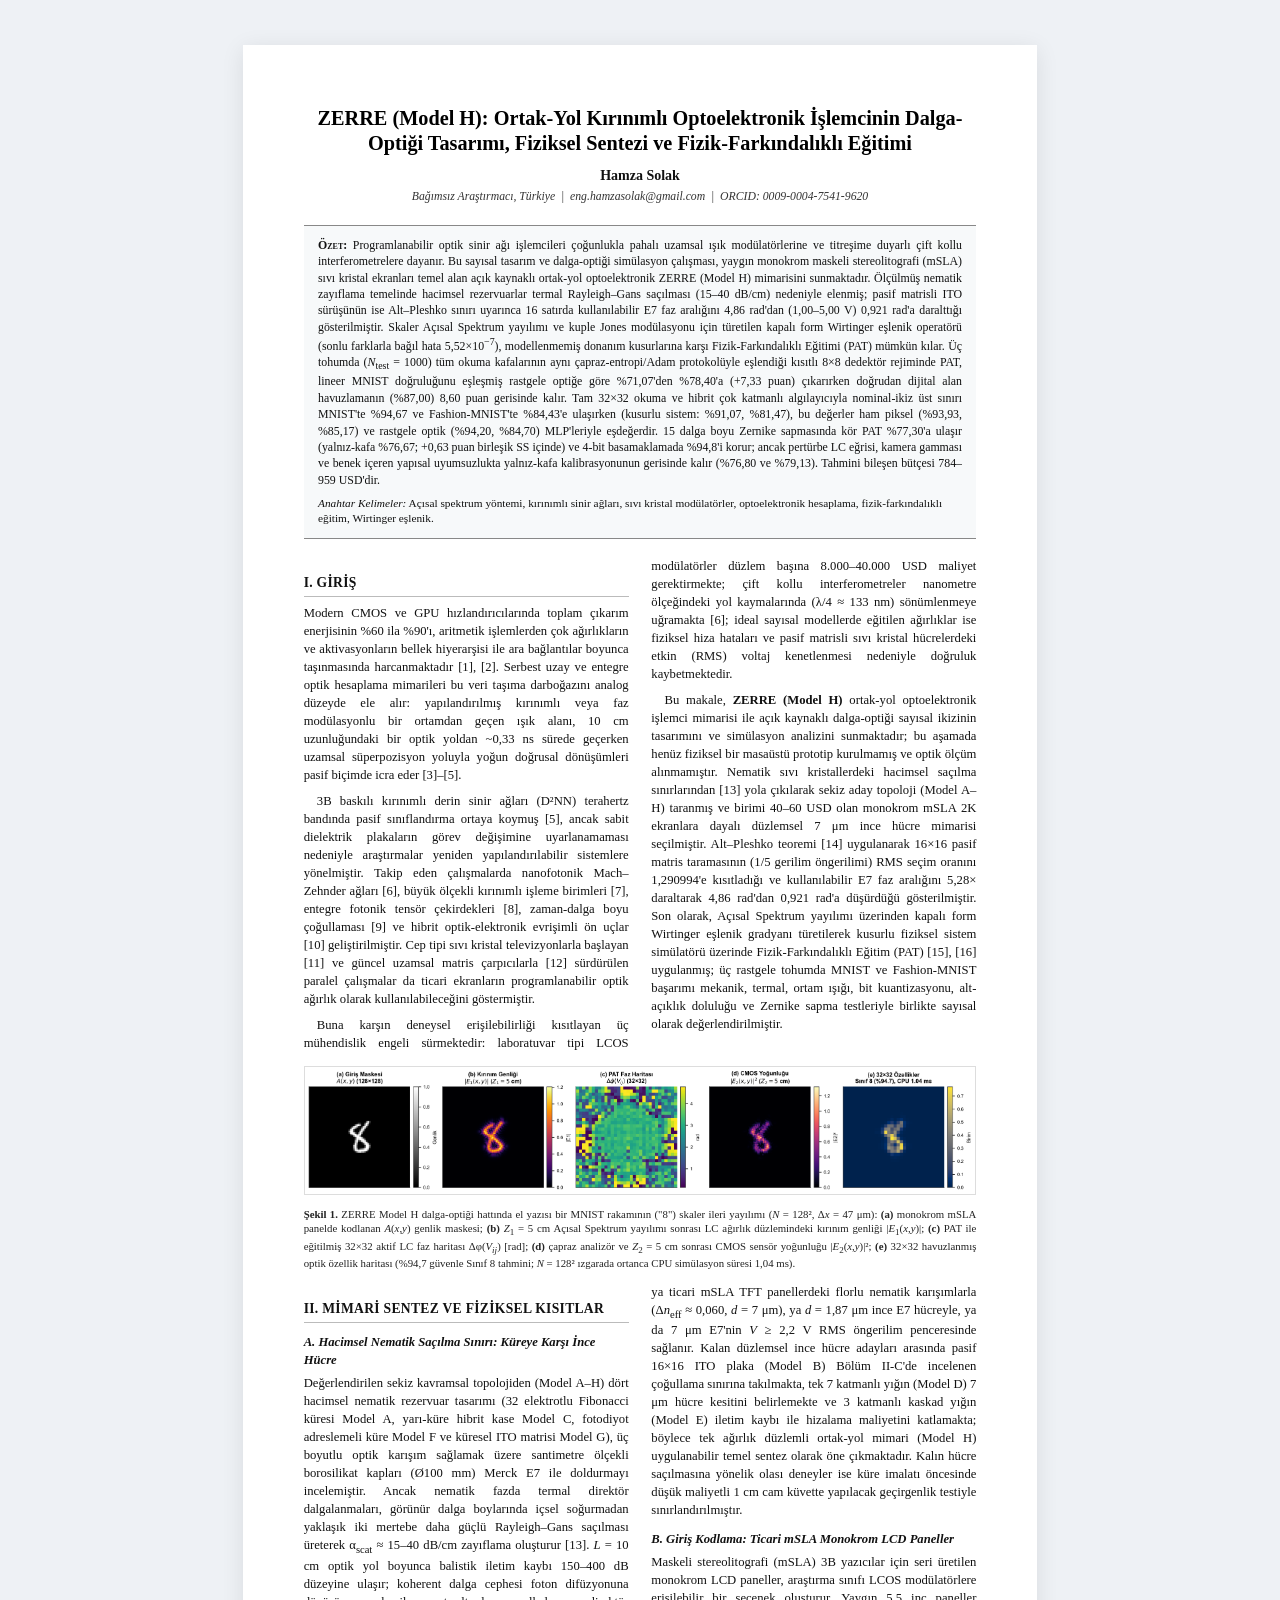
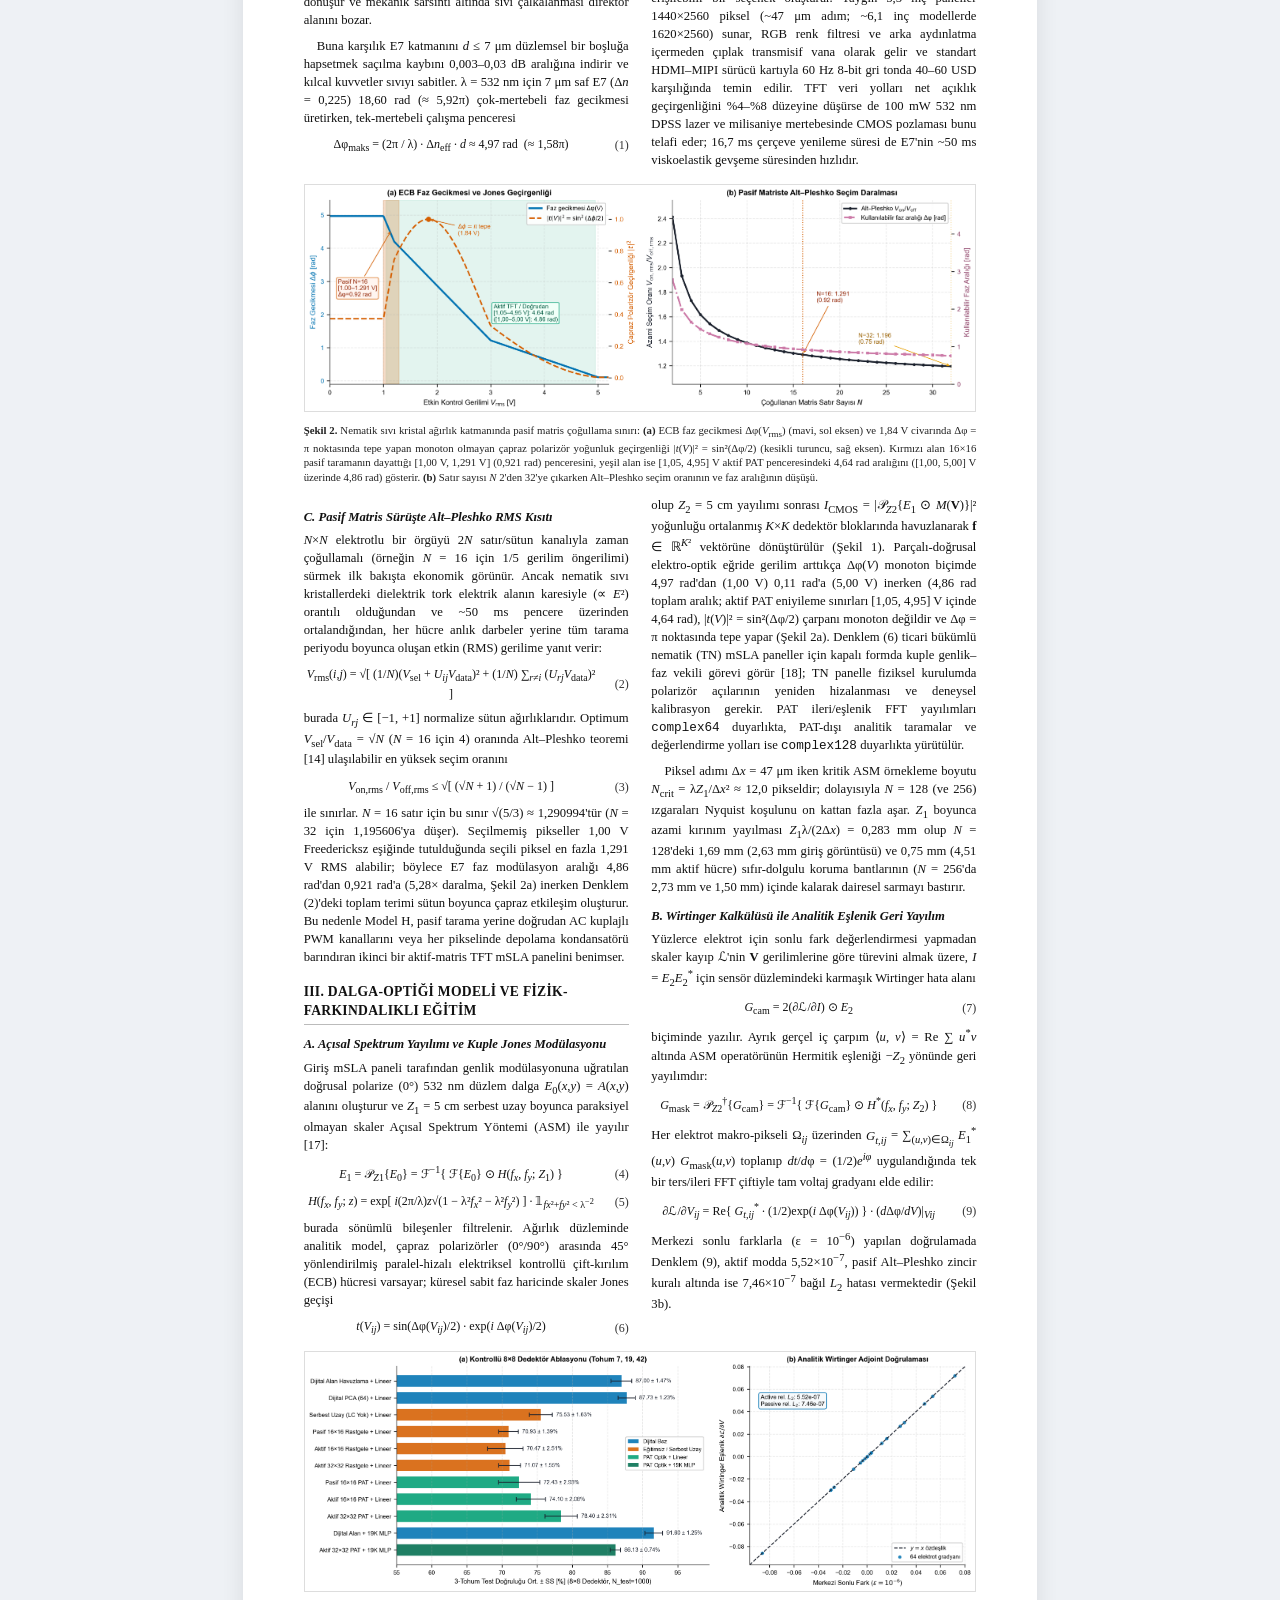
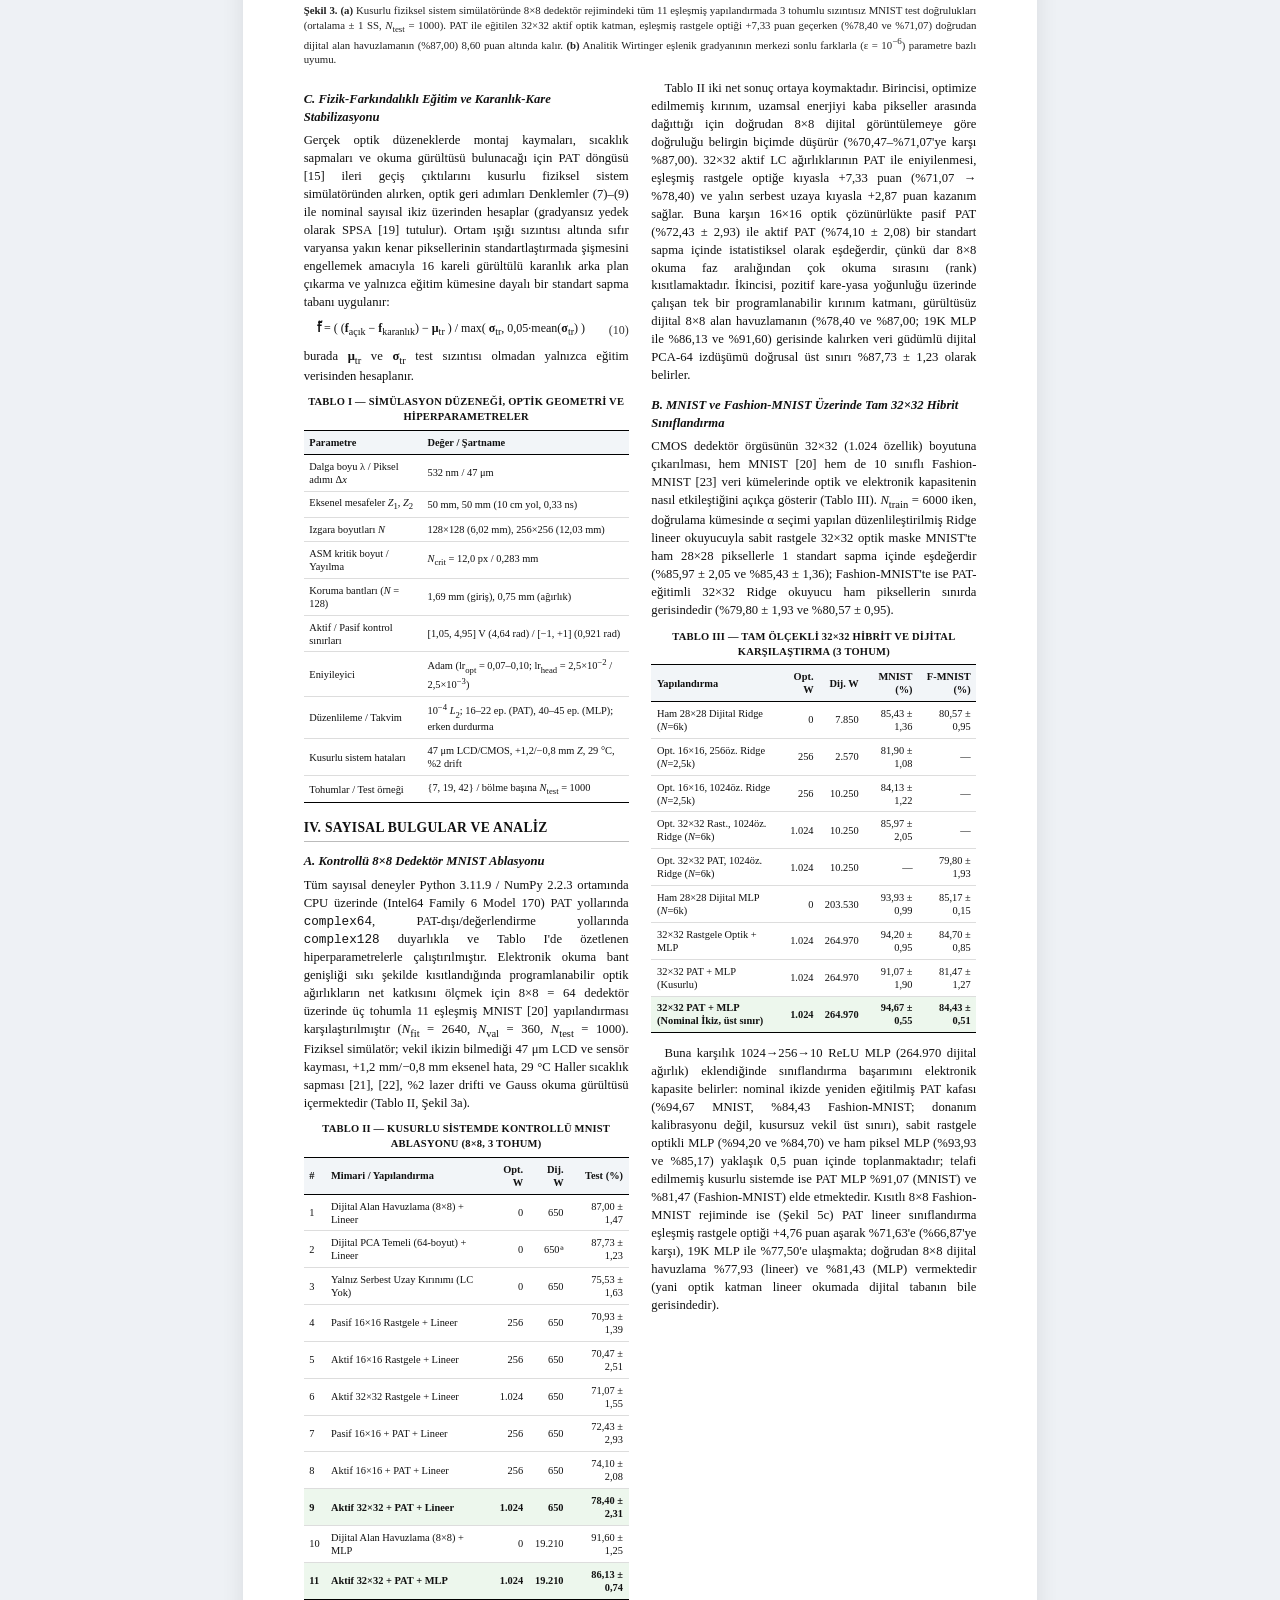
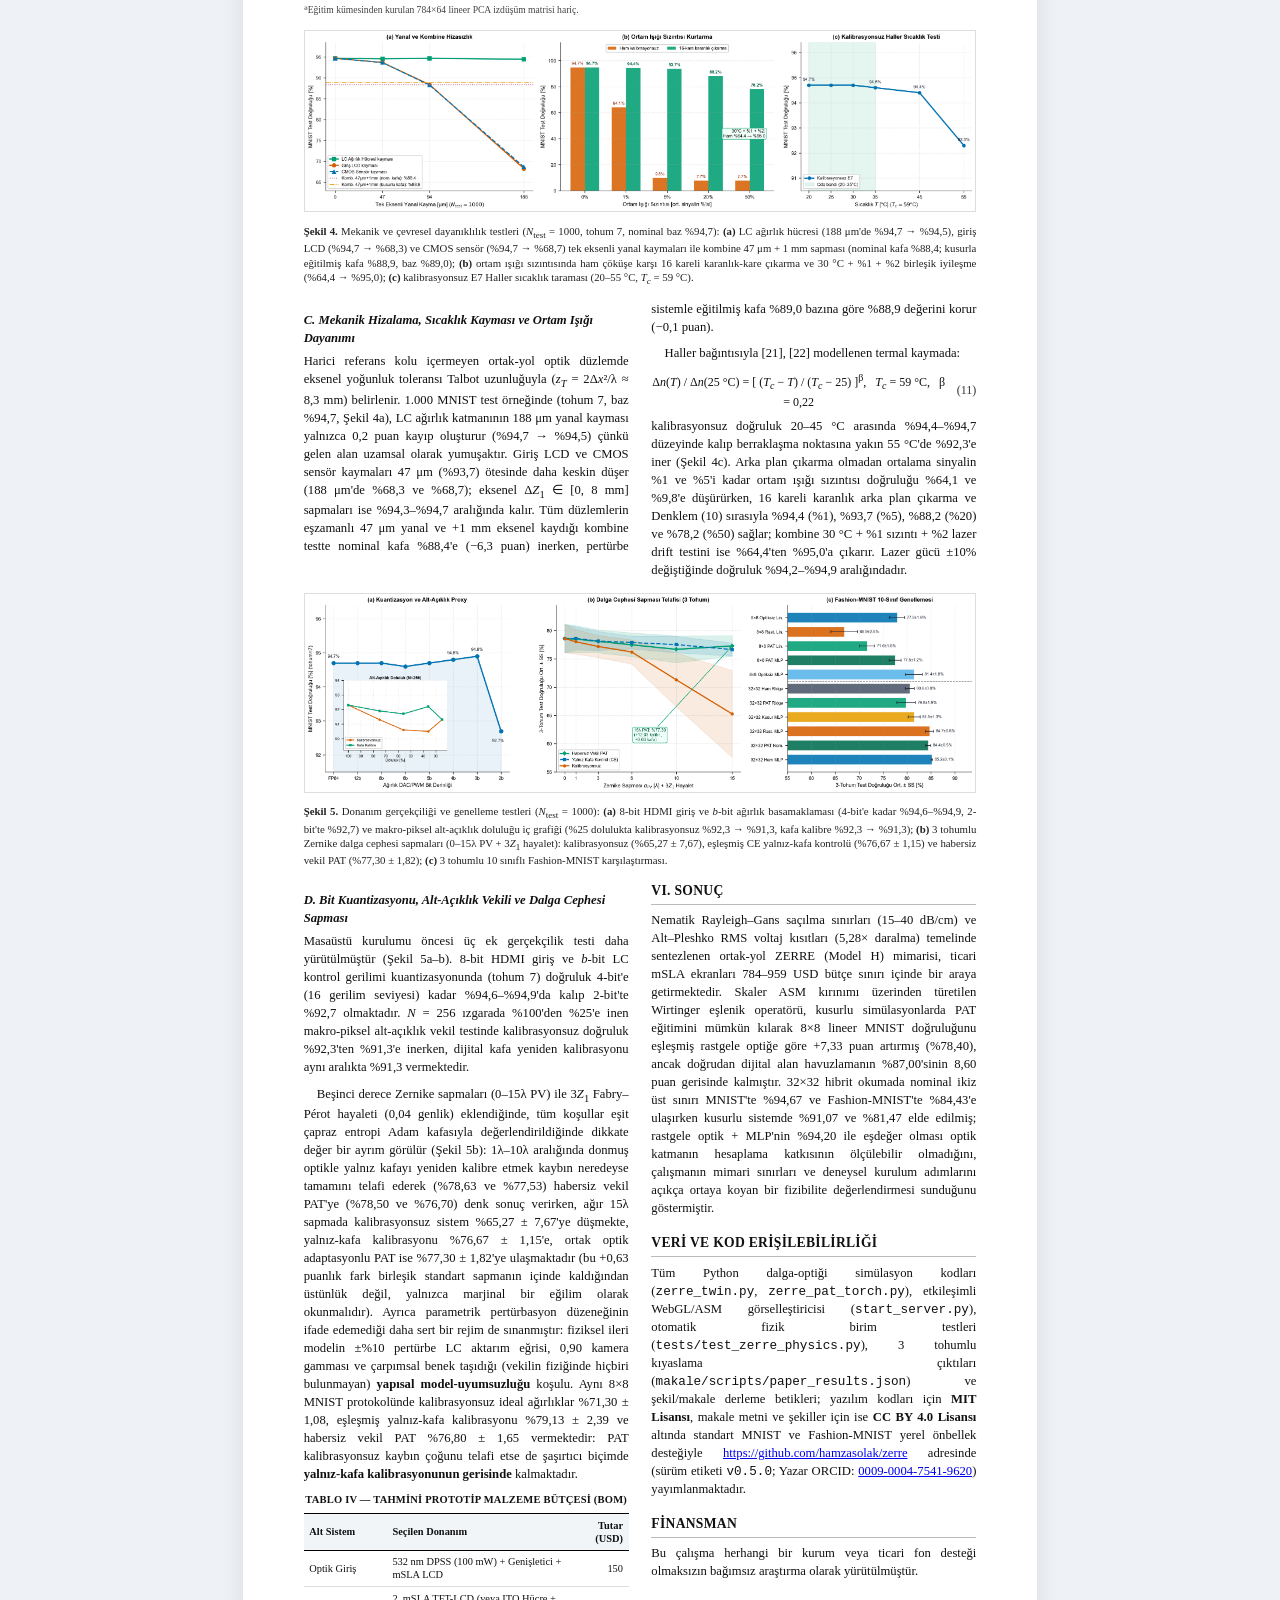
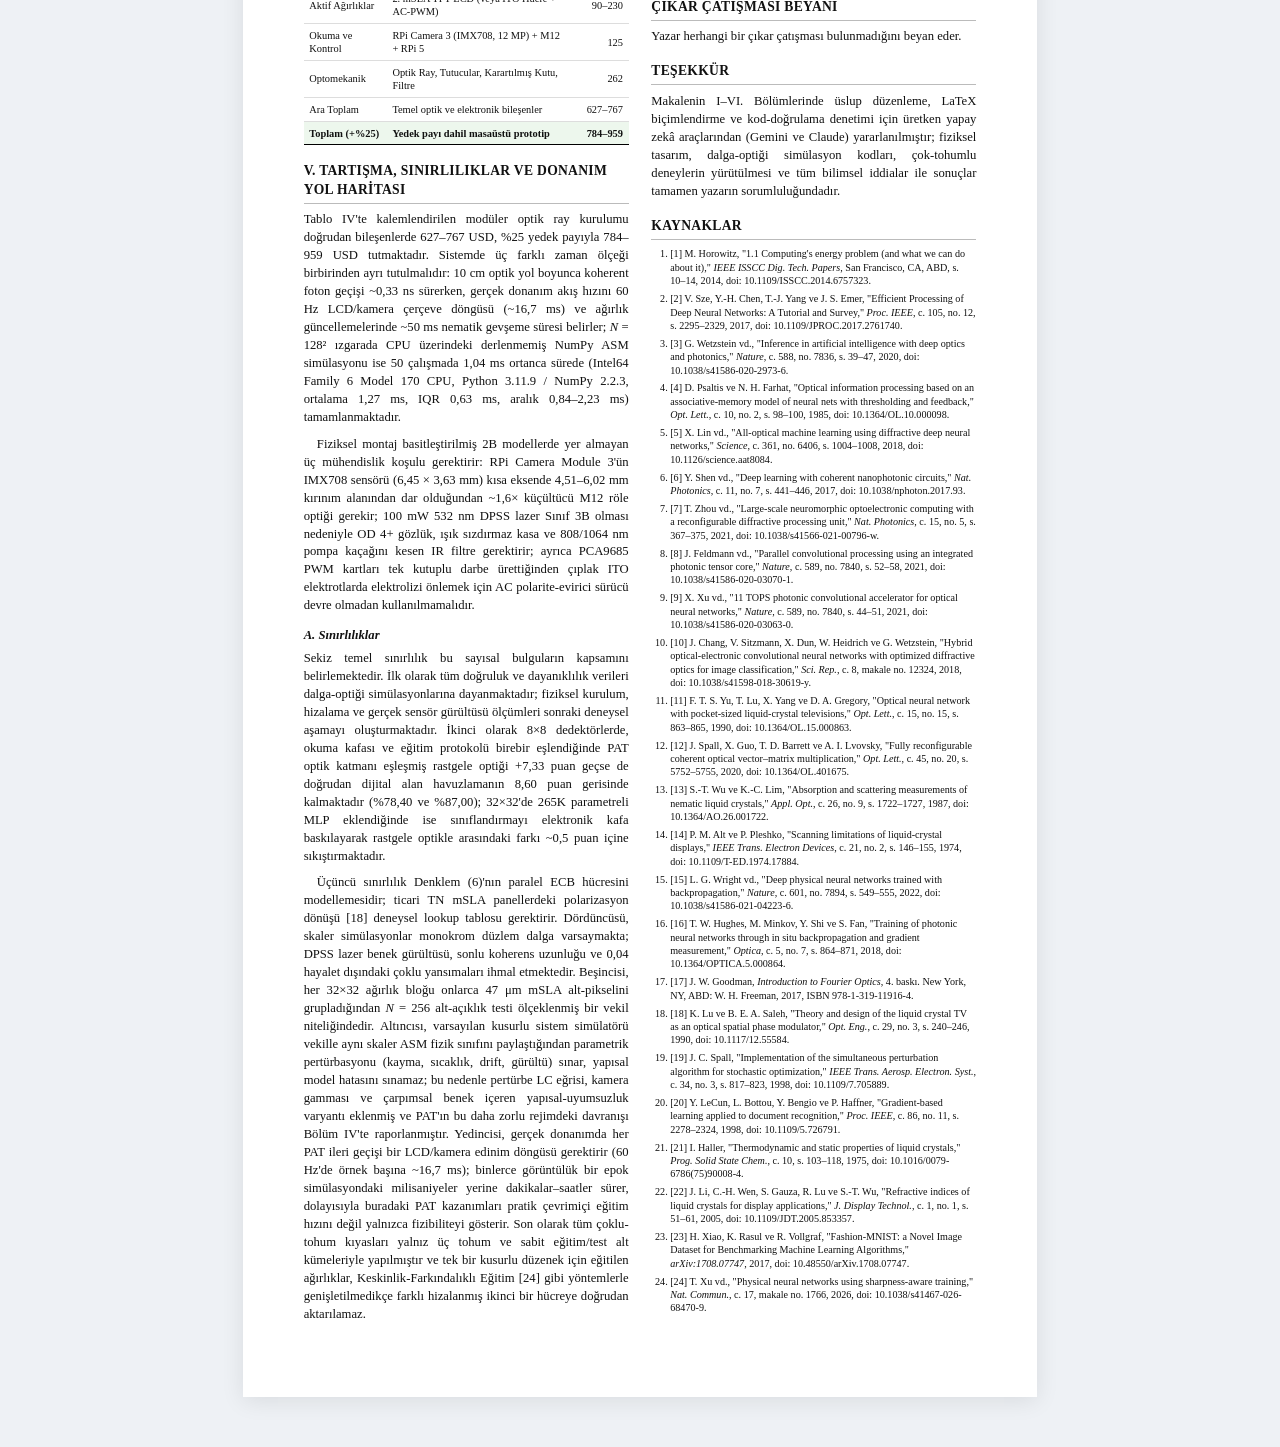
==== commit 3136a60b: "Release v0.5.0: Matched CE-Adam ablation, structural mismatch test, physics fixes, and synced 6-page" ====
--- a/makale/1_html_pdf/makale_tr.html
+++ b/makale/1_html_pdf/makale_tr.html
@@ -86,7 +86,7 @@
   </div>
 
   <div class="abstract-box">
-    <span class="abs-lead">Özet:</span> Programlanabilir optik sinir ağı işlemcileri çoğunlukla yüksek maliyetli uzamsal ışık modülatörlerine ve dalga boyu altı titreşimlere hassas çift kollu interferometrelere dayanmaktadır. Bu sayısal tasarım ve dalga-optiği simülasyon çalışmasında, yaygın monokrom maskeli stereolitografi (mSLA) sıvı kristal ekranları temel alan açık kaynaklı ortak-yol optoelektronik ZERRE (Model H) mimarisi sunulmaktadır. Ölçülmüş nematik saçılma zayıflaması doğrultusunda hacimsel nematik rezervuarlar termal Rayleigh–Gans saçılması (15–40 dB/cm) nedeniyle elenmiş; pasif matrisli ITO sürüşünün ise Alt–Pleshko sınırı uyarınca 16 satırlı bir dizide E7 faz aralığını 4,86 rad'dan (1,00–5,00 V) 0,921 rad'a daralttığı gösterilmiştir. Skaler Açısal Spektrum yayılımı ve kuple Jones modülasyonu için türetilen kapalı form Wirtinger eşlenik geri yayılımı (sonlu farklarla bağıl hata 5,52×10<sup>−7</sup>), modellenmemiş donanım kusurlarına karşı Fizik-Farkındalıklı Eğitimi (PAT) mümkün kılmaktadır. Üç farklı tohumda (<i>N</i><sub>test</sub> = 1000) kısıtlı 8×8 dedektör rejiminde PAT, lineer MNIST doğruluğunu eşleşmiş rastgele optiğe göre %67,77'den %77,57'ye (+9,80 puan) yükseltirken doğrudan dijital alan havuzlamanın (%81,27) 3,70 puan gerisinde kalmaktadır. Tam 32×32 okuma ve hibrit çok katmanlı algılayıcıyla kalibre doğruluk MNIST'te %94,37'ye ve Fashion-MNIST'te %84,20'ye ulaşarak ham piksel (%93,93, %84,47) ve rastgele optik (%94,20, %83,97) MLP'lerle eşdeğer kalmakta; 15 dalga boyu Zernike sapmasında kör PAT %77,30'a ulaşmakta (yalnız-kafa kalibrasyonunun [%76,67] +0,63 puan üzerinde) ve 4-bit basamaklamada %94,9'u korumaktadır. Tahmini bileşen bütçesi 784–959 USD'dir.
+    <span class="abs-lead">Özet:</span> Programlanabilir optik sinir ağı işlemcileri çoğunlukla pahalı uzamsal ışık modülatörlerine ve titreşime duyarlı çift kollu interferometrelere dayanır. Bu sayısal tasarım ve dalga-optiği simülasyon çalışması, yaygın monokrom maskeli stereolitografi (mSLA) sıvı kristal ekranları temel alan açık kaynaklı ortak-yol optoelektronik ZERRE (Model H) mimarisini sunmaktadır. Ölçülmüş nematik zayıflama temelinde hacimsel rezervuarlar termal Rayleigh–Gans saçılması (15–40 dB/cm) nedeniyle elenmiş; pasif matrisli ITO sürüşünün ise Alt–Pleshko sınırı uyarınca 16 satırda kullanılabilir E7 faz aralığını 4,86 rad'dan (1,00–5,00 V) 0,921 rad'a daralttığı gösterilmiştir. Skaler Açısal Spektrum yayılımı ve kuple Jones modülasyonu için türetilen kapalı form Wirtinger eşlenik operatörü (sonlu farklarla bağıl hata 5,52×10<sup>−7</sup>), modellenmemiş donanım kusurlarına karşı Fizik-Farkındalıklı Eğitimi (PAT) mümkün kılar. Üç tohumda (<i>N</i><sub>test</sub> = 1000) tüm okuma kafalarının aynı çapraz-entropi/Adam protokolüyle eşlendiği kısıtlı 8×8 dedektör rejiminde PAT, lineer MNIST doğruluğunu eşleşmiş rastgele optiğe göre %71,07'den %78,40'a (+7,33 puan) çıkarırken doğrudan dijital alan havuzlamanın (%87,00) 8,60 puan gerisinde kalır. Tam 32×32 okuma ve hibrit çok katmanlı algılayıcıyla nominal-ikiz üst sınırı MNIST'te %94,67 ve Fashion-MNIST'te %84,43'e ulaşırken (kusurlu sistem: %91,07, %81,47), bu değerler ham piksel (%93,93, %85,17) ve rastgele optik (%94,20, %84,70) MLP'leriyle eşdeğerdir. 15 dalga boyu Zernike sapmasında kör PAT %77,30'a ulaşır (yalnız-kafa %76,67; +0,63 puan birleşik SS içinde) ve 4-bit basamaklamada %94,8'i korur; ancak pertürbe LC eğrisi, kamera gamması ve benek içeren yapısal uyumsuzlukta yalnız-kafa kalibrasyonunun gerisinde kalır (%76,80 ve %79,13). Tahmini bileşen bütçesi 784–959 USD'dir.
     <div class="keywords"><i>Anahtar Kelimeler:</i> Açısal spektrum yöntemi, kırınımlı sinir ağları, sıvı kristal modülatörler, optoelektronik hesaplama, fizik-farkındalıklı eğitim, Wirtinger eşlenik.</div>
   </div>
 
@@ -109,7 +109,7 @@
       <figure>
         <img src="../figures/makale_fig1_dalga_tr.png" alt="ZERRE Model H Dalga-Optiği İşlem Hattı"/>
         <figcaption>
-          <b>Şekil 1.</b> ZERRE Model H dalga-optiği hattında el yazısı bir MNIST rakamının ("8") skaler ileri yayılımı (<i>N</i> = 128², Δ<i>x</i> = 47 μm): <b>(a)</b> monokrom mSLA panelde kodlanan <i>A</i>(<i>x</i>,<i>y</i>) genlik maskesi; <b>(b)</b> <i>Z</i><sub>1</sub> = 5 cm Açısal Spektrum yayılımı sonrası LC ağırlık düzlemindeki kırınım genliği |<i>E</i><sub>1</sub>(<i>x</i>,<i>y</i>)|; <b>(c)</b> PAT ile eğitilmiş 32×32 aktif LC faz haritası Δφ(<i>V<sub>ij</sub></i>) [rad]; <b>(d)</b> çapraz analizör ve <i>Z</i><sub>2</sub> = 5 cm sonrası CMOS sensör yoğunluğu |<i>E</i><sub>2</sub>(<i>x</i>,<i>y</i>)|²; <b>(e)</b> 32×32 havuzlanmış optik özellik haritası (%94,4 güvenle Sınıf 8 tahmini; <i>N</i> = 128² ızgarada ortanca CPU simülasyon süresi 0,78 ms).
+          <b>Şekil 1.</b> ZERRE Model H dalga-optiği hattında el yazısı bir MNIST rakamının ("8") skaler ileri yayılımı (<i>N</i> = 128², Δ<i>x</i> = 47 μm): <b>(a)</b> monokrom mSLA panelde kodlanan <i>A</i>(<i>x</i>,<i>y</i>) genlik maskesi; <b>(b)</b> <i>Z</i><sub>1</sub> = 5 cm Açısal Spektrum yayılımı sonrası LC ağırlık düzlemindeki kırınım genliği |<i>E</i><sub>1</sub>(<i>x</i>,<i>y</i>)|; <b>(c)</b> PAT ile eğitilmiş 32×32 aktif LC faz haritası Δφ(<i>V<sub>ij</sub></i>) [rad]; <b>(d)</b> çapraz analizör ve <i>Z</i><sub>2</sub> = 5 cm sonrası CMOS sensör yoğunluğu |<i>E</i><sub>2</sub>(<i>x</i>,<i>y</i>)|²; <b>(e)</b> 32×32 havuzlanmış optik özellik haritası (%94,7 güvenle Sınıf 8 tahmini; <i>N</i> = 128² ızgarada ortanca CPU simülasyon süresi 1,04 ms).
         </figcaption>
       </figure>
     </div>
@@ -220,7 +220,7 @@
       <figure>
         <img src="../figures/makale_fig3_ablasyon_pat_tr.png" alt="Kontrollü MNIST Ablasyonu ve Adjoint Doğrulama"/>
         <figcaption>
-          <b>Şekil 3.</b> <b>(a)</b> Kusurlu fiziksel sistem simülatöründe 8×8 dedektör rejimindeki tüm 11 eşleşmiş yapılandırmada 3 tohumlu sızıntısız MNIST test doğrulukları (ortalama ± 1 SS, <i>N</i><sub>test</sub> = 1000). PAT ile eğitilen 32×32 aktif optik katman, eşleşmiş rastgele optiği +9,80 puan geçerken (%77,57 ve %67,77) doğrudan dijital alan havuzlamanın (%81,27) 3,70 puan altında kalır. <b>(b)</b> Analitik Wirtinger eşlenik gradyanının merkezi sonlu farklarla (ε = 10<sup>−6</sup>) parametre bazlı uyumu.
+          <b>Şekil 3.</b> <b>(a)</b> Kusurlu fiziksel sistem simülatöründe 8×8 dedektör rejimindeki tüm 11 eşleşmiş yapılandırmada 3 tohumlu sızıntısız MNIST test doğrulukları (ortalama ± 1 SS, <i>N</i><sub>test</sub> = 1000). PAT ile eğitilen 32×32 aktif optik katman, eşleşmiş rastgele optiği +7,33 puan geçerken (%78,40 ve %71,07) doğrudan dijital alan havuzlamanın (%87,00) 8,60 puan altında kalır. <b>(b)</b> Analitik Wirtinger eşlenik gradyanının merkezi sonlu farklarla (ε = 10<sup>−6</sup>) parametre bazlı uyumu.
         </figcaption>
       </figure>
     </div>
@@ -269,29 +269,29 @@
           <tr><th>#</th><th>Mimari / Yapılandırma</th><th class="num">Opt. W</th><th class="num">Dij. W</th><th class="num">Test (%)</th></tr>
         </thead>
         <tbody>
-          <tr><td>1</td><td>Dijital Alan Havuzlama (8×8) + Lineer</td><td class="num">0</td><td class="num">650</td><td class="num">81,27 ± 0,55</td></tr>
-          <tr><td>2</td><td>Dijital PCA Temeli (64-boyut) + Lineer</td><td class="num">0</td><td class="num">650ᵃ</td><td class="num">83,97 ± 1,29</td></tr>
-          <tr><td>3</td><td>Yalnız Serbest Uzay Kırınımı (LC Yok)</td><td class="num">0</td><td class="num">650</td><td class="num">68,57 ± 0,95</td></tr>
-          <tr><td>4</td><td>Pasif 16×16 Rastgele + Lineer</td><td class="num">256</td><td class="num">650</td><td class="num">69,00 ± 0,40</td></tr>
-          <tr><td>5</td><td>Aktif 16×16 Rastgele + Lineer</td><td class="num">256</td><td class="num">650</td><td class="num">67,43 ± 0,85</td></tr>
-          <tr><td>6</td><td>Aktif 32×32 Rastgele + Lineer</td><td class="num">1.024</td><td class="num">650</td><td class="num">67,77 ± 0,40</td></tr>
-          <tr><td>7</td><td>Pasif 16×16 + PAT + Lineer</td><td class="num">256</td><td class="num">650</td><td class="num">73,53 ± 2,04</td></tr>
-          <tr><td>8</td><td>Aktif 16×16 + PAT + Lineer</td><td class="num">256</td><td class="num">650</td><td class="num">74,13 ± 0,75</td></tr>
-          <tr class="highlight"><td>9</td><td>Aktif 32×32 + PAT + Lineer</td><td class="num">1.024</td><td class="num">650</td><td class="num">77,57 ± 2,22</td></tr>
+          <tr><td>1</td><td>Dijital Alan Havuzlama (8×8) + Lineer</td><td class="num">0</td><td class="num">650</td><td class="num">87,00 ± 1,47</td></tr>
+          <tr><td>2</td><td>Dijital PCA Temeli (64-boyut) + Lineer</td><td class="num">0</td><td class="num">650ᵃ</td><td class="num">87,73 ± 1,23</td></tr>
+          <tr><td>3</td><td>Yalnız Serbest Uzay Kırınımı (LC Yok)</td><td class="num">0</td><td class="num">650</td><td class="num">75,53 ± 1,63</td></tr>
+          <tr><td>4</td><td>Pasif 16×16 Rastgele + Lineer</td><td class="num">256</td><td class="num">650</td><td class="num">70,93 ± 1,39</td></tr>
+          <tr><td>5</td><td>Aktif 16×16 Rastgele + Lineer</td><td class="num">256</td><td class="num">650</td><td class="num">70,47 ± 2,51</td></tr>
+          <tr><td>6</td><td>Aktif 32×32 Rastgele + Lineer</td><td class="num">1.024</td><td class="num">650</td><td class="num">71,07 ± 1,55</td></tr>
+          <tr><td>7</td><td>Pasif 16×16 + PAT + Lineer</td><td class="num">256</td><td class="num">650</td><td class="num">72,43 ± 2,93</td></tr>
+          <tr><td>8</td><td>Aktif 16×16 + PAT + Lineer</td><td class="num">256</td><td class="num">650</td><td class="num">74,10 ± 2,08</td></tr>
+          <tr class="highlight"><td>9</td><td>Aktif 32×32 + PAT + Lineer</td><td class="num">1.024</td><td class="num">650</td><td class="num">78,40 ± 2,31</td></tr>
           <tr><td>10</td><td>Dijital Alan Havuzlama (8×8) + MLP</td><td class="num">0</td><td class="num">19.210</td><td class="num">91,60 ± 1,25</td></tr>
-          <tr class="highlight"><td>11</td><td>Aktif 32×32 + PAT + MLP</td><td class="num">1.024</td><td class="num">19.210</td><td class="num">84,53 ± 1,47</td></tr>
+          <tr class="highlight"><td>11</td><td>Aktif 32×32 + PAT + MLP</td><td class="num">1.024</td><td class="num">19.210</td><td class="num">86,13 ± 0,74</td></tr>
         </tbody>
       </table>
       <div class="tab-note">ᵃEğitim kümesinden kurulan 784×64 lineer PCA izdüşüm matrisi hariç.</div>
     </div>
 
     <p>
-      Tablo II iki net sonuç ortaya koymaktadır. Birincisi, optimize edilmemiş kırınım, uzamsal enerjiyi kaba pikseller arasında dağıttığı için doğrudan 8×8 dijital görüntülemeye göre doğruluğu belirgin biçimde düşürür (%67,77–%69,00'a karşı %81,27). 32×32 aktif LC ağırlıklarının PAT ile eniyilenmesi, eşleşmiş rastgele optiğe kıyasla +9,80 puan (%67,77 → %77,57) ve yalın serbest uzaya kıyasla +9,00 puan kazanım sağlar. Buna karşın 16×16 optik çözünürlükte pasif PAT (%73,53 ± 2,04) ile aktif PAT (%74,13 ± 0,75) bir standart sapma içinde istatistiksel olarak eşdeğerdir, çünkü dar 8×8 okuma faz aralığından çok okuma sırasını (rank) kısıtlamaktadır. İkincisi, pozitif kare-yasa yoğunluğu üzerinde çalışan tek bir programlanabilir kırınım katmanı, gürültüsüz dijital 8×8 alan havuzlamanın (%77,57 ve %81,27; 19K MLP ile %84,53 ve %91,60) gerisinde kalırken veri güdümlü dijital PCA-64 izdüşümü doğrusal üst sınırı %83,97 ± 1,29 olarak belirler.
+      Tablo II iki net sonuç ortaya koymaktadır. Birincisi, optimize edilmemiş kırınım, uzamsal enerjiyi kaba pikseller arasında dağıttığı için doğrudan 8×8 dijital görüntülemeye göre doğruluğu belirgin biçimde düşürür (%70,47–%71,07'ye karşı %87,00). 32×32 aktif LC ağırlıklarının PAT ile eniyilenmesi, eşleşmiş rastgele optiğe kıyasla +7,33 puan (%71,07 → %78,40) ve yalın serbest uzaya kıyasla +2,87 puan kazanım sağlar. Buna karşın 16×16 optik çözünürlükte pasif PAT (%72,43 ± 2,93) ile aktif PAT (%74,10 ± 2,08) bir standart sapma içinde istatistiksel olarak eşdeğerdir, çünkü dar 8×8 okuma faz aralığından çok okuma sırasını (rank) kısıtlamaktadır. İkincisi, pozitif kare-yasa yoğunluğu üzerinde çalışan tek bir programlanabilir kırınım katmanı, gürültüsüz dijital 8×8 alan havuzlamanın (%78,40 ve %87,00; 19K MLP ile %86,13 ve %91,60) gerisinde kalırken veri güdümlü dijital PCA-64 izdüşümü doğrusal üst sınırı %87,73 ± 1,23 olarak belirler.
     </p>
 
     <h3>B. MNIST ve Fashion-MNIST Üzerinde Tam 32×32 Hibrit Sınıflandırma</h3>
     <p class="noindent">
-      CMOS dedektör örgüsünün 32×32 (1.024 özellik) boyutuna çıkarılması, hem MNIST [20] hem de 10 sınıflı Fashion-MNIST [23] veri kümelerinde optik ve elektronik kapasitenin nasıl etkileştiğini açıkça gösterir (Tablo III). <i>N</i><sub>train</sub> = 6000 iken düzenlileştirilmiş Ridge lineer okuyucuyla sabit rastgele 32×32 optik maske MNIST'te ham 28×28 pikselleri geçerken (%85,57 ± 1,76 ve %82,93 ± 1,70), Fashion-MNIST'te PAT-eğitimli 32×32 Ridge okuyucu ham piksellerle 1 standart sapma içinde karşılaştırılabilirdir (%79,50 ± 0,80 ve %79,07 ± 0,81).
+      CMOS dedektör örgüsünün 32×32 (1.024 özellik) boyutuna çıkarılması, hem MNIST [20] hem de 10 sınıflı Fashion-MNIST [23] veri kümelerinde optik ve elektronik kapasitenin nasıl etkileştiğini açıkça gösterir (Tablo III). <i>N</i><sub>train</sub> = 6000 iken, doğrulama kümesinde α seçimi yapılan düzenlileştirilmiş Ridge lineer okuyucuyla sabit rastgele 32×32 optik maske MNIST'te ham 28×28 piksellerle 1 standart sapma içinde eşdeğerdir (%85,97 ± 2,05 ve %85,43 ± 1,36); Fashion-MNIST'te ise PAT-eğitimli 32×32 Ridge okuyucu ham piksellerin sınırda gerisindedir (%79,80 ± 1,93 ve %80,57 ± 0,95).
     </p>
 
     <div class="table-wrap">
@@ -301,35 +301,35 @@
           <tr><th>Yapılandırma</th><th class="num">Opt. W</th><th class="num">Dij. W</th><th class="num">MNIST (%)</th><th class="num">F-MNIST (%)</th></tr>
         </thead>
         <tbody>
-          <tr><td>Ham 28×28 Dijital Ridge (<i>N</i>=6k)</td><td class="num">0</td><td class="num">7.850</td><td class="num">82,93 ± 1,70</td><td class="num">79,07 ± 0,81</td></tr>
-          <tr><td>Opt. 16×16, 256öz. Ridge (<i>N</i>=2,5k)</td><td class="num">256</td><td class="num">2.570</td><td class="num">81,73 ± 0,72</td><td class="num">—</td></tr>
-          <tr><td>Opt. 16×16, 1024öz. Ridge (<i>N</i>=2,5k)</td><td class="num">256</td><td class="num">10.250</td><td class="num">84,77 ± 1,00</td><td class="num">—</td></tr>
-          <tr><td>Opt. 32×32 Rast., 1024öz. Ridge (<i>N</i>=6k)</td><td class="num">1.024</td><td class="num">10.250</td><td class="num">85,57 ± 1,76</td><td class="num">—</td></tr>
-          <tr><td>Opt. 32×32 PAT, 1024öz. Ridge (<i>N</i>=6k)</td><td class="num">1.024</td><td class="num">10.250</td><td class="num">—</td><td class="num">79,50 ± 0,80</td></tr>
-          <tr><td>Ham 28×28 Dijital MLP (<i>N</i>=6k)</td><td class="num">0</td><td class="num">203.530</td><td class="num">93,93 ± 0,99</td><td class="num">84,47 ± 0,55</td></tr>
-          <tr><td>32×32 Rastgele Optik + MLP</td><td class="num">1.024</td><td class="num">264.970</td><td class="num">94,20 ± 0,95</td><td class="num">83,97 ± 0,86</td></tr>
-          <tr><td>32×32 PAT + MLP (Kusurlu)</td><td class="num">1.024</td><td class="num">264.970</td><td class="num">89,77 ± 3,27</td><td class="num">80,80 ± 1,15</td></tr>
-          <tr class="highlight"><td>32×32 PAT + MLP (Kalibre)</td><td class="num">1.024</td><td class="num">264.970</td><td class="num">94,37 ± 0,84</td><td class="num">84,20 ± 0,44</td></tr>
+          <tr><td>Ham 28×28 Dijital Ridge (<i>N</i>=6k)</td><td class="num">0</td><td class="num">7.850</td><td class="num">85,43 ± 1,36</td><td class="num">80,57 ± 0,95</td></tr>
+          <tr><td>Opt. 16×16, 256öz. Ridge (<i>N</i>=2,5k)</td><td class="num">256</td><td class="num">2.570</td><td class="num">81,90 ± 1,08</td><td class="num">—</td></tr>
+          <tr><td>Opt. 16×16, 1024öz. Ridge (<i>N</i>=2,5k)</td><td class="num">256</td><td class="num">10.250</td><td class="num">84,13 ± 1,22</td><td class="num">—</td></tr>
+          <tr><td>Opt. 32×32 Rast., 1024öz. Ridge (<i>N</i>=6k)</td><td class="num">1.024</td><td class="num">10.250</td><td class="num">85,97 ± 2,05</td><td class="num">—</td></tr>
+          <tr><td>Opt. 32×32 PAT, 1024öz. Ridge (<i>N</i>=6k)</td><td class="num">1.024</td><td class="num">10.250</td><td class="num">—</td><td class="num">79,80 ± 1,93</td></tr>
+          <tr><td>Ham 28×28 Dijital MLP (<i>N</i>=6k)</td><td class="num">0</td><td class="num">203.530</td><td class="num">93,93 ± 0,99</td><td class="num">85,17 ± 0,15</td></tr>
+          <tr><td>32×32 Rastgele Optik + MLP</td><td class="num">1.024</td><td class="num">264.970</td><td class="num">94,20 ± 0,95</td><td class="num">84,70 ± 0,85</td></tr>
+          <tr><td>32×32 PAT + MLP (Kusurlu)</td><td class="num">1.024</td><td class="num">264.970</td><td class="num">91,07 ± 1,90</td><td class="num">81,47 ± 1,27</td></tr>
+          <tr class="highlight"><td>32×32 PAT + MLP (Nominal İkiz, üst sınır)</td><td class="num">1.024</td><td class="num">264.970</td><td class="num">94,67 ± 0,55</td><td class="num">84,43 ± 0,51</td></tr>
         </tbody>
       </table>
     </div>
 
     <p>
-      Buna karşılık 1024→256→10 ReLU MLP (264.970 dijital ağırlık) eklendiğinde sınıflandırma başarımını elektronik kapasite belirler: kalibre nominal PAT (%94,37 MNIST, %84,20 Fashion-MNIST), sabit rastgele optikli MLP (%94,20 ve %83,97) ve ham piksel MLP (%93,93 ve %84,47) yaklaşık 0,5 puan içinde toplanmaktadır; telafi edilmemiş kusurlu sistemde ise PAT MLP %89,77 (MNIST) ve %80,80 (Fashion-MNIST) elde etmektedir. Kısıtlı 8×8 Fashion-MNIST rejiminde ise (Şekil 5c) PAT lineer sınıflandırma rastgele optiği yine +9,80 puan aşarak %71,63'e (%61,83'e karşı), 19K MLP ile %77,53'e ulaşmakta; doğrudan 8×8 dijital havuzlama %74,00 (lineer) ve %81,47 (MLP) vermektedir.
+      Buna karşılık 1024→256→10 ReLU MLP (264.970 dijital ağırlık) eklendiğinde sınıflandırma başarımını elektronik kapasite belirler: nominal ikizde yeniden eğitilmiş PAT kafası (%94,67 MNIST, %84,43 Fashion-MNIST; donanım kalibrasyonu değil, kusursuz vekil üst sınırı), sabit rastgele optikli MLP (%94,20 ve %84,70) ve ham piksel MLP (%93,93 ve %85,17) yaklaşık 0,5 puan içinde toplanmaktadır; telafi edilmemiş kusurlu sistemde ise PAT MLP %91,07 (MNIST) ve %81,47 (Fashion-MNIST) elde etmektedir. Kısıtlı 8×8 Fashion-MNIST rejiminde ise (Şekil 5c) PAT lineer sınıflandırma eşleşmiş rastgele optiği +4,76 puan aşarak %71,63'e (%66,87'ye karşı), 19K MLP ile %77,50'e ulaşmakta; doğrudan 8×8 dijital havuzlama %77,93 (lineer) ve %81,43 (MLP) vermektedir (yani optik katman lineer okumada dijital tabanın bile gerisindedir).
     </p>
 
     <div class="span-all">
       <figure>
         <img src="../figures/makale_fig4_dayanim_tr.png" alt="Mekanik ve Çevresel Dayanım Testleri"/>
         <figcaption>
-          <b>Şekil 4.</b> Mekanik ve çevresel dayanıklılık testleri (<i>N</i><sub>test</sub> = 1000, tohum 7, nominal baz %94,8): <b>(a)</b> LC ağırlık hücresi (188 μm'de %94,8 → %94,1), giriş LCD (%94,8 → %68,2) ve CMOS sensör (%94,8 → %68,3) tek eksenli yanal kaymaları ile kombine 47 μm + 1 mm sapması (nominal kafa %87,9; kusurla eğitilmiş kafa %88,1, baz %87,8); <b>(b)</b> ortam ışığı sızıntısında ham çöküşe karşı 16 kareli karanlık-kare çıkarma ve 30 °C + %1 + %2 birleşik iyileşme (%69,7 → %95,0); <b>(c)</b> kalibrasyonsuz E7 Haller sıcaklık taraması (20–55 °C, <i>T<sub>c</sub></i> = 59 °C).
+          <b>Şekil 4.</b> Mekanik ve çevresel dayanıklılık testleri (<i>N</i><sub>test</sub> = 1000, tohum 7, nominal baz %94,7): <b>(a)</b> LC ağırlık hücresi (188 μm'de %94,7 → %94,5), giriş LCD (%94,7 → %68,3) ve CMOS sensör (%94,7 → %68,7) tek eksenli yanal kaymaları ile kombine 47 μm + 1 mm sapması (nominal kafa %88,4; kusurla eğitilmiş kafa %88,9, baz %89,0); <b>(b)</b> ortam ışığı sızıntısında ham çöküşe karşı 16 kareli karanlık-kare çıkarma ve 30 °C + %1 + %2 birleşik iyileşme (%64,4 → %95,0); <b>(c)</b> kalibrasyonsuz E7 Haller sıcaklık taraması (20–55 °C, <i>T<sub>c</sub></i> = 59 °C).
         </figcaption>
       </figure>
     </div>
 
     <h3>C. Mekanik Hizalama, Sıcaklık Kayması ve Ortam Işığı Dayanımı</h3>
     <p class="noindent">
-      Harici referans kolu içermeyen ortak-yol optik düzlemde eksenel yoğunluk toleransı Talbot uzunluğuyla (<i>z<sub>T</sub></i> = 2Δ<i>x</i>²/λ ≈ 8,3 mm) belirlenir. 1.000 MNIST test örneğinde (tohum 7, baz %94,8, Şekil 4a), LC ağırlık katmanının 188 μm yanal kayması en fazla 0,7 puan kayıp oluşturur (%94,8 → %94,1) çünkü gelen alan uzamsal olarak yumuşaktır. Giriş LCD ve CMOS sensör kaymaları 47 μm (%94,0) ötesinde daha keskin düşer (188 μm'de %68,2 ve %68,3); eksenel Δ<i>Z</i><sub>1</sub> ∈ [0, 8 mm] sapmaları ise %94,7–%95,1 aralığında kalır. Tüm düzlemlerin eşzamanlı 47 μm yanal ve +1 mm eksenel kaydığı kombine testte nominal kafa %87,9'a (−6,9 puan) inerken, pertürbe sistemle eğitilmiş kafa %87,8 bazına göre %88,1 değerini korur.
+      Harici referans kolu içermeyen ortak-yol optik düzlemde eksenel yoğunluk toleransı Talbot uzunluğuyla (<i>z<sub>T</sub></i> = 2Δ<i>x</i>²/λ ≈ 8,3 mm) belirlenir. 1.000 MNIST test örneğinde (tohum 7, baz %94,7, Şekil 4a), LC ağırlık katmanının 188 μm yanal kayması yalnızca 0,2 puan kayıp oluşturur (%94,7 → %94,5) çünkü gelen alan uzamsal olarak yumuşaktır. Giriş LCD ve CMOS sensör kaymaları 47 μm (%93,7) ötesinde daha keskin düşer (188 μm'de %68,3 ve %68,7); eksenel Δ<i>Z</i><sub>1</sub> ∈ [0, 8 mm] sapmaları ise %94,3–%94,7 aralığında kalır. Tüm düzlemlerin eşzamanlı 47 μm yanal ve +1 mm eksenel kaydığı kombine testte nominal kafa %88,4'e (−6,3 puan) inerken, pertürbe sistemle eğitilmiş kafa %89,0 bazına göre %88,9 değerini korur (−0,1 puan).
     </p>
     <p>
       Haller bağıntısıyla [21], [22] modellenen termal kaymada:
@@ -339,24 +339,24 @@
       <div class="eq-num">(11)</div>
     </div>
     <p class="noindent">
-      kalibrasyonsuz doğruluk 20–35 °C arasında %94,8–%94,9 düzeyinde kalıp berraklaşma noktasına yakın 55 °C'de %92,2'ye iner (Şekil 4c). Arka plan çıkarma olmadan ortalama sinyalin %1 ve %5'i kadar ortam ışığı sızıntısı doğruluğu %68,3 ve %11,4'e düşürürken, 16 kareli karanlık arka plan çıkarma ve Denklem (10) sırasıyla %94,8 (%1), %94,3 (%5), %88,5 (%20) ve %78,4 (%50) sağlar; kombine 30 °C + %1 sızıntı + %2 lazer drift testini ise %69,7'den %95,0'a çıkarır. Lazer gücü ±10% değiştiğinde doğruluk %94,7–%95,0 aralığındadır.
+      kalibrasyonsuz doğruluk 20–45 °C arasında %94,4–%94,7 düzeyinde kalıp berraklaşma noktasına yakın 55 °C'de %92,3'e iner (Şekil 4c). Arka plan çıkarma olmadan ortalama sinyalin %1 ve %5'i kadar ortam ışığı sızıntısı doğruluğu %64,1 ve %9,8'e düşürürken, 16 kareli karanlık arka plan çıkarma ve Denklem (10) sırasıyla %94,4 (%1), %93,7 (%5), %88,2 (%20) ve %78,2 (%50) sağlar; kombine 30 °C + %1 sızıntı + %2 lazer drift testini ise %64,4'ten %95,0'a çıkarır. Lazer gücü ±10% değiştiğinde doğruluk %94,2–%94,9 aralığındadır.
     </p>
 
     <div class="span-all">
       <figure>
         <img src="../figures/makale_fig5_gercekcilik_tr.png" alt="Donanım Gerçekçiliği, Dalga Cephesi Sapması ve Fashion-MNIST"/>
         <figcaption>
-          <b>Şekil 5.</b> Donanım gerçekçiliği ve genelleme testleri (<i>N</i><sub>test</sub> = 1000): <b>(a)</b> 8-bit HDMI giriş ve <i>b</i>-bit ağırlık basamaklaması (4-bit'e kadar %94,8–%94,9, 2-bit'te %92,9) ve makro-piksel alt-açıklık doluluğu iç grafiği (%25 dolulukta kalibrasyonsuz %91,4 → %90,7, kafa kalibre %91,4 → %92,3); <b>(b)</b> 3 tohumlu Zernike dalga cephesi sapmaları (0–15λ PV + 3<i>Z</i><sub>1</sub> hayalet): kalibrasyonsuz (%65,27 ± 7,67), eşleşmiş CE yalnız-kafa kontrolü (%76,67 ± 1,15) ve habersiz vekil PAT (%77,30 ± 1,82); <b>(c)</b> 3 tohumlu 10 sınıflı Fashion-MNIST karşılaştırması.
+          <b>Şekil 5.</b> Donanım gerçekçiliği ve genelleme testleri (<i>N</i><sub>test</sub> = 1000): <b>(a)</b> 8-bit HDMI giriş ve <i>b</i>-bit ağırlık basamaklaması (4-bit'e kadar %94,6–%94,9, 2-bit'te %92,7) ve makro-piksel alt-açıklık doluluğu iç grafiği (%25 dolulukta kalibrasyonsuz %92,3 → %91,3, kafa kalibre %92,3 → %91,3); <b>(b)</b> 3 tohumlu Zernike dalga cephesi sapmaları (0–15λ PV + 3<i>Z</i><sub>1</sub> hayalet): kalibrasyonsuz (%65,27 ± 7,67), eşleşmiş CE yalnız-kafa kontrolü (%76,67 ± 1,15) ve habersiz vekil PAT (%77,30 ± 1,82); <b>(c)</b> 3 tohumlu 10 sınıflı Fashion-MNIST karşılaştırması.
         </figcaption>
       </figure>
     </div>
 
     <h3>D. Bit Kuantizasyonu, Alt-Açıklık Vekili ve Dalga Cephesi Sapması</h3>
     <p class="noindent">
-      Masaüstü kurulumu öncesi üç ek gerçekçilik testi daha yürütülmüştür (Şekil 5a–b). 8-bit HDMI giriş ve <i>b</i>-bit LC kontrol gerilimi kuantizasyonunda (tohum 7) doğruluk 4-bit'e (16 gerilim seviyesi) kadar %94,8–%94,9'da kalıp 3-bit'te %94,6 ve 2-bit'te %92,9 olmaktadır. <i>N</i> = 256 ızgarada %100'den %25'e inen makro-piksel alt-açıklık vekil testinde kalibrasyonsuz doğruluk %91,4'ten %90,7'ye inerken, dijital kafa yeniden kalibrasyonu %92,3 sağlamaktadır.
-    </p>
-    <p>
-      Beşinci derece Zernike sapmaları (0–15λ PV) ile 3<i>Z</i><sub>1</sub> Fabry–Pérot hayaleti (0,04 genlik) eklendiğinde, tüm koşullar eşit çapraz entropi Adam kafasıyla değerlendirildiğinde dikkate değer bir ayrım görülür (Şekil 5b): 1λ–10λ aralığında donmuş optikle yalnız kafayı yeniden kalibre etmek kaybın neredeyse tamamını telafi ederek (%78,63 ve %77,53) habersiz vekil PAT'ye (%78,50 ve %76,70) denk sonuç verirken, ağır 15λ sapmada kalibrasyonsuz sistem %65,27 ± 7,67'ye düşmekte, yalnız-kafa kalibrasyonu %76,67 ± 1,15'e, ortak optik adaptasyonlu PAT ise %77,30 ± 1,82'ye ulaşmaktadır.
+      Masaüstü kurulumu öncesi üç ek gerçekçilik testi daha yürütülmüştür (Şekil 5a–b). 8-bit HDMI giriş ve <i>b</i>-bit LC kontrol gerilimi kuantizasyonunda (tohum 7) doğruluk 4-bit'e (16 gerilim seviyesi) kadar %94,6–%94,9'da kalıp 2-bit'te %92,7 olmaktadır. <i>N</i> = 256 ızgarada %100'den %25'e inen makro-piksel alt-açıklık vekil testinde kalibrasyonsuz doğruluk %92,3'ten %91,3'e inerken, dijital kafa yeniden kalibrasyonu aynı aralıkta %91,3 vermektedir.
+    </p>
+    <p>
+      Beşinci derece Zernike sapmaları (0–15λ PV) ile 3<i>Z</i><sub>1</sub> Fabry–Pérot hayaleti (0,04 genlik) eklendiğinde, tüm koşullar eşit çapraz entropi Adam kafasıyla değerlendirildiğinde dikkate değer bir ayrım görülür (Şekil 5b): 1λ–10λ aralığında donmuş optikle yalnız kafayı yeniden kalibre etmek kaybın neredeyse tamamını telafi ederek (%78,63 ve %77,53) habersiz vekil PAT'ye (%78,50 ve %76,70) denk sonuç verirken, ağır 15λ sapmada kalibrasyonsuz sistem %65,27 ± 7,67'ye düşmekte, yalnız-kafa kalibrasyonu %76,67 ± 1,15'e, ortak optik adaptasyonlu PAT ise %77,30 ± 1,82'ye ulaşmaktadır (bu +0,63 puanlık fark birleşik standart sapmanın içinde kaldığından üstünlük değil, yalnızca marjinal bir eğilim olarak okunmalıdır). Ayrıca parametrik pertürbasyon düzeneğinin ifade edemediği daha sert bir rejim de sınanmıştır: fiziksel ileri modelin ±%10 pertürbe LC aktarım eğrisi, 0,90 kamera gamması ve çarpımsal benek taşıdığı (vekilin fiziğinde hiçbiri bulunmayan) <b>yapısal model-uyumsuzluğu</b> koşulu. Aynı 8×8 MNIST protokolünde kalibrasyonsuz ideal ağırlıklar %71,30 ± 1,08, eşleşmiş yalnız-kafa kalibrasyonu %79,13 ± 2,39 ve habersiz vekil PAT %76,80 ± 1,65 vermektedir: PAT kalibrasyonsuz kaybın çoğunu telafi etse de şaşırtıcı biçimde <b>yalnız-kafa kalibrasyonunun gerisinde</b> kalmaktadır.
     </p>
 
     <div class="table-wrap">
@@ -378,7 +378,7 @@
 
     <h2>V. Tartışma, Sınırlılıklar ve Donanım Yol Haritası</h2>
     <p class="noindent">
-      Tablo IV'te kalemlendirilen modüler optik ray kurulumu doğrudan bileşenlerde 627–767 USD, %25 yedek payıyla 784–959 USD tutmaktadır. Sistemde üç farklı zaman ölçeği birbirinden ayrı tutulmalıdır: 10 cm optik yol boyunca koherent foton geçişi ~0,33 ns sürerken, gerçek donanım akış hızını 60 Hz LCD/kamera çerçeve döngüsü (~16,7 ms) ve ağırlık güncellemelerinde ~50 ms nematik gevşeme süresi belirler; <i>N</i> = 128² ızgarada CPU üzerindeki derlenmemiş NumPy ASM simülasyonu ise 50 çalışmada 0,78 ms ortanca sürede (Intel64 Family 6 Model 170 CPU, Python 3.11.9 / NumPy 2.2.3, ortalama 0,87 ms, IQR 0,08 ms, aralık 0,71–2,74 ms) tamamlanmaktadır.
+      Tablo IV'te kalemlendirilen modüler optik ray kurulumu doğrudan bileşenlerde 627–767 USD, %25 yedek payıyla 784–959 USD tutmaktadır. Sistemde üç farklı zaman ölçeği birbirinden ayrı tutulmalıdır: 10 cm optik yol boyunca koherent foton geçişi ~0,33 ns sürerken, gerçek donanım akış hızını 60 Hz LCD/kamera çerçeve döngüsü (~16,7 ms) ve ağırlık güncellemelerinde ~50 ms nematik gevşeme süresi belirler; <i>N</i> = 128² ızgarada CPU üzerindeki derlenmemiş NumPy ASM simülasyonu ise 50 çalışmada 1,04 ms ortanca sürede (Intel64 Family 6 Model 170 CPU, Python 3.11.9 / NumPy 2.2.3, ortalama 1,27 ms, IQR 0,63 ms, aralık 0,84–2,23 ms) tamamlanmaktadır.
     </p>
     <p>
       Fiziksel montaj basitleştirilmiş 2B modellerde yer almayan üç mühendislik koşulu gerektirir: RPi Camera Module 3'ün IMX708 sensörü (6,45 × 3,63 mm) kısa eksende 4,51–6,02 mm kırınım alanından dar olduğundan ~1,6× küçültücü M12 röle optiği gerekir; 100 mW 532 nm DPSS lazer Sınıf 3B olması nedeniyle OD 4+ gözlük, ışık sızdırmaz kasa ve 808/1064 nm pompa kaçağını kesen IR filtre gerektirir; ayrıca PCA9685 PWM kartları tek kutuplu darbe ürettiğinden çıplak ITO elektrotlarda elektrolizi önlemek için AC polarite-evirici sürücü devre olmadan kullanılmamalıdır.
@@ -386,20 +386,20 @@
 
     <h3>A. Sınırlılıklar</h3>
     <p class="noindent">
-      Altı temel sınırlılık bu sayısal bulguların kapsamını belirlemektedir. İlk olarak tüm doğruluk ve dayanıklılık verileri dalga-optiği simülasyonlarına dayanmaktadır; fiziksel kurulum, hizalama ve gerçek sensör gürültüsü ölçümleri sonraki deneysel aşamayı oluşturmaktadır. İkinci olarak 8×8 dedektörlerde PAT optik katmanı rastgele optiği +9,80 puan aşsa da doğrudan dijital alan havuzlamanın gerisinde kalmakta (%77,57 ve %81,27), 32×32'de 265K parametreli MLP eklendiğinde ise sınıflandırmayı elektronik kafa baskılayarak farkları ~0,5 puan içine sıkıştırmaktadır.
-    </p>
-    <p>
-      Üçüncü sınırlılık Denklem (6)'nın paralel ECB hücresini modellemesidir; ticari TN mSLA panellerdeki polarizasyon dönüşü [18] deneysel lookup tablosu gerektirir. Dördüncüsü, skaler simülasyonlar monokrom düzlem dalga varsaymakta; DPSS lazer benek gürültüsü, sonlu koherens uzunluğu ve 0,04 hayalet dışındaki çoklu yansımaları ihmal etmektedir. Beşincisi, her 32×32 ağırlık bloğu onlarca 47 μm mSLA alt-pikselini grupladığından <i>N</i> = 256 alt-açıklık testi ölçeklenmiş bir vekil niteliğindedir. Altıncısı, tek bir kusurlu düzenek için eğitilen ağırlıklar, Keskinlik-Farkındalıklı Eğitim [24] gibi yöntemlerle genişletilmedikçe farklı hizalanmış ikinci bir hücreye doğrudan aktarılamaz.
+      Sekiz temel sınırlılık bu sayısal bulguların kapsamını belirlemektedir. İlk olarak tüm doğruluk ve dayanıklılık verileri dalga-optiği simülasyonlarına dayanmaktadır; fiziksel kurulum, hizalama ve gerçek sensör gürültüsü ölçümleri sonraki deneysel aşamayı oluşturmaktadır. İkinci olarak 8×8 dedektörlerde, okuma kafası ve eğitim protokolü birebir eşlendiğinde PAT optik katmanı eşleşmiş rastgele optiği +7,33 puan geçse de doğrudan dijital alan havuzlamanın 8,60 puan gerisinde kalmaktadır (%78,40 ve %87,00); 32×32'de 265K parametreli MLP eklendiğinde ise sınıflandırmayı elektronik kafa baskılayarak rastgele optikle arasındaki farkı ~0,5 puan içine sıkıştırmaktadır.
+    </p>
+    <p>
+      Üçüncü sınırlılık Denklem (6)'nın paralel ECB hücresini modellemesidir; ticari TN mSLA panellerdeki polarizasyon dönüşü [18] deneysel lookup tablosu gerektirir. Dördüncüsü, skaler simülasyonlar monokrom düzlem dalga varsaymakta; DPSS lazer benek gürültüsü, sonlu koherens uzunluğu ve 0,04 hayalet dışındaki çoklu yansımaları ihmal etmektedir. Beşincisi, her 32×32 ağırlık bloğu onlarca 47 μm mSLA alt-pikselini grupladığından <i>N</i> = 256 alt-açıklık testi ölçeklenmiş bir vekil niteliğindedir. Altıncısı, varsayılan kusurlu sistem simülatörü vekille aynı skaler ASM fizik sınıfını paylaştığından parametrik pertürbasyonu (kayma, sıcaklık, drift, gürültü) sınar, yapısal model hatasını sınamaz; bu nedenle pertürbe LC eğrisi, kamera gamması ve çarpımsal benek içeren yapısal-uyumsuzluk varyantı eklenmiş ve PAT'ın bu daha zorlu rejimdeki davranışı Bölüm IV'te raporlanmıştır. Yedincisi, gerçek donanımda her PAT ileri geçişi bir LCD/kamera edinim döngüsü gerektirir (60 Hz'de örnek başına ~16,7 ms); binlerce görüntülük bir epok simülasyondaki milisaniyeler yerine dakikalar–saatler sürer, dolayısıyla buradaki PAT kazanımları pratik çevrimiçi eğitim hızını değil yalnızca fizibiliteyi gösterir. Son olarak tüm çoklu-tohum kıyasları yalnız üç tohum ve sabit eğitim/test alt kümeleriyle yapılmıştır ve tek bir kusurlu düzenek için eğitilen ağırlıklar, Keskinlik-Farkındalıklı Eğitim [24] gibi yöntemlerle genişletilmedikçe farklı hizalanmış ikinci bir hücreye doğrudan aktarılamaz.
     </p>
 
     <h2>VI. Sonuç</h2>
     <p class="noindent">
-      Nematik Rayleigh–Gans saçılma sınırları (15–40 dB/cm) ve Alt–Pleshko RMS voltaj kısıtları (5,28× daralma) temelinde sentezlenen ortak-yol ZERRE (Model H) mimarisi, ticari mSLA ekranları 784–959 USD bütçe sınırı içinde bir araya getirmektedir. Skaler ASM kırınımı üzerinden türetilen Wirtinger eşlenik operatörü, kusurlu simülasyonlarda PAT eğitimini mümkün kılarak 8×8 lineer MNIST doğruluğunu rastgele optiğe göre +9,80 puan artırmış (%77,57), 32×32 hibrit okuma ile MNIST'te %94,37 ve Fashion-MNIST'te %84,20 başarım elde etmiş; ayrıca tek-katman optik ağırlıkların sınırlarını ve deneysel kurulum adımlarını açıkça ortaya koymuştur.
+      Nematik Rayleigh–Gans saçılma sınırları (15–40 dB/cm) ve Alt–Pleshko RMS voltaj kısıtları (5,28× daralma) temelinde sentezlenen ortak-yol ZERRE (Model H) mimarisi, ticari mSLA ekranları 784–959 USD bütçe sınırı içinde bir araya getirmektedir. Skaler ASM kırınımı üzerinden türetilen Wirtinger eşlenik operatörü, kusurlu simülasyonlarda PAT eğitimini mümkün kılarak 8×8 lineer MNIST doğruluğunu eşleşmiş rastgele optiğe göre +7,33 puan artırmış (%78,40), ancak doğrudan dijital alan havuzlamanın %87,00'sinin 8,60 puan gerisinde kalmıştır. 32×32 hibrit okumada nominal ikiz üst sınırı MNIST'te %94,67 ve Fashion-MNIST'te %84,43'e ulaşırken kusurlu sistemde %91,07 ve %81,47 elde edilmiş; rastgele optik + MLP'nin %94,20 ile eşdeğer olması optik katmanın hesaplama katkısının ölçülebilir olmadığını, çalışmanın mimari sınırları ve deneysel kurulum adımlarını açıkça ortaya koyan bir fizibilite değerlendirmesi sunduğunu göstermiştir.
     </p>
 
     <h2>Veri ve Kod Erişilebilirliği</h2>
     <p class="noindent">
-      Tüm Python dalga-optiği simülasyon kodları (<code>zerre_twin.py</code>, <code>zerre_pat_torch.py</code>), etkileşimli WebGL/ASM görselleştiricisi (<code>start_server.py</code>), otomatik fizik birim testleri (<code>tests/test_zerre_physics.py</code>), 3 tohumlu kıyaslama çıktıları (<code>makale/scripts/paper_results.json</code>) ve şekil/makale derleme betikleri; yazılım kodları için <b>MIT Lisansı</b>, makale metni ve şekiller için ise <b>CC BY 4.0 Lisansı</b> altında standart MNIST ve Fashion-MNIST yerel önbellek desteğiyle <a href="https://github.com/hamzasolak/zerre">https://github.com/hamzasolak/zerre</a> adresinde (sürüm etiketi <code>v0.4.0</code>; Yazar ORCID: <a href="https://orcid.org/0009-0004-7541-9620">0009-0004-7541-9620</a>) yayımlanmaktadır.
+      Tüm Python dalga-optiği simülasyon kodları (<code>zerre_twin.py</code>, <code>zerre_pat_torch.py</code>), etkileşimli WebGL/ASM görselleştiricisi (<code>start_server.py</code>), otomatik fizik birim testleri (<code>tests/test_zerre_physics.py</code>), 3 tohumlu kıyaslama çıktıları (<code>makale/scripts/paper_results.json</code>) ve şekil/makale derleme betikleri; yazılım kodları için <b>MIT Lisansı</b>, makale metni ve şekiller için ise <b>CC BY 4.0 Lisansı</b> altında standart MNIST ve Fashion-MNIST yerel önbellek desteğiyle <a href="https://github.com/hamzasolak/zerre">https://github.com/hamzasolak/zerre</a> adresinde (sürüm etiketi <code>v0.5.0</code>; Yazar ORCID: <a href="https://orcid.org/0009-0004-7541-9620">0009-0004-7541-9620</a>) yayımlanmaktadır.
     </p>
 
     <h2>Finansman</h2>
